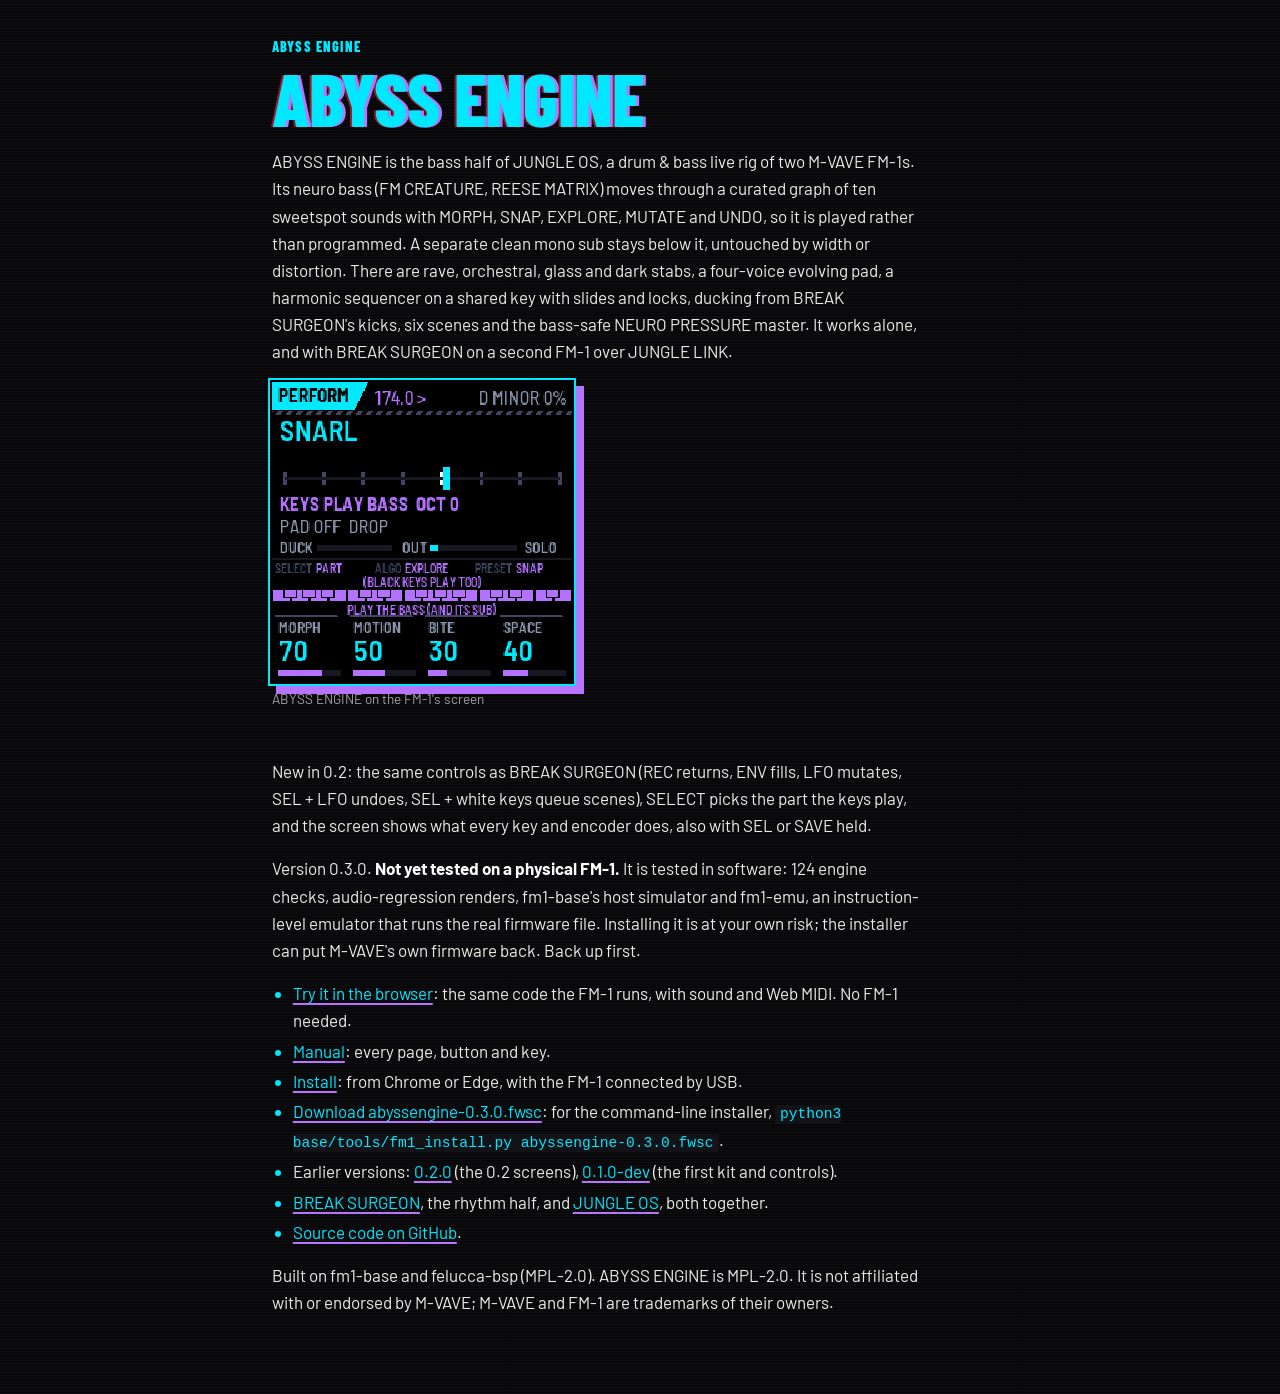
==== release/site/abyss-engine/index.html @ 238f5243 "JUNGLE OS 0.3.0: the drum & bass look, and text that always fits its box Screens (both firmwares): e" ====
<!doctype html>
<html data-fw="ab" lang="en">
<head>
<meta charset="utf-8">
<meta name="viewport" content="width=device-width, initial-scale=1">
<title>ABYSS ENGINE · neuro bass, clean sub, stabs and cinematic pads</title>
<meta name="description" content="ABYSS ENGINE, neuro bass, clean sub, stabs and cinematic pads for ABYSS ENGINE, a firmware for the M-VAVE FM-1.">
<style>
/* paper and ink: warm white paper, ink-blue type, vermilion for what is played, mustard for asides; a shade of the
   paper for code and callouts (CTL-1's; a firmware may restyle its site) */
:root {
  --paper: #fbf8f1; --sheet: #efe9dc; --rule: #ddd4c2; --ink: #1e2b5a; --muted: #5d6585;
  --hot: #e5482e; --hot-t: #f8d3c9; --cool: #d9a21b; --cool-t: #f5e4b8;
  --hot-ink: #c23a22;                                 /* the vermilion as text: 4.5:1 on the paper */
  color-scheme: light;
}
body {
  background: var(--paper); color: var(--ink); margin: 0;
  font: 400 17px/1.6 "Helvetica Neue", Helvetica, Arial, sans-serif;
  padding-inline: 16px; padding-block: 32px 64px;
}
main { max-width: 46rem; margin: 0 auto; }
.page > .site { max-width: 46rem; margin-inline: auto; }
main:focus { outline: none; }
h1, h2, h3 { font-family: inherit; text-wrap: balance; line-height: 1.2; }
h1 { font-size: 2.2rem; font-weight: 700; margin: 0 0 .4rem; letter-spacing: .02em; }
h2 { font-size: 1.3rem; font-weight: 700; margin: 3rem 0 .8rem; padding-top: .8rem; border-top: 2px solid var(--ink); }
h2 .num { color: var(--hot); margin-right: .5em; font-variant-numeric: tabular-nums; }
h3 { font-size: 1.1rem; font-weight: 700; margin: 2rem 0 .5rem; }
p, li { max-width: 65ch; }
p { margin: 0 0 1rem; }
ul, ol { padding-left: 1.3rem; margin: 0 0 1rem; }
li { margin: .2rem 0; }
li::marker { color: var(--hot); }
strong { font-weight: 700; }
a { color: var(--ink); text-decoration-color: var(--hot); text-decoration-thickness: 2px; text-underline-offset: 3px; }
a:hover { background: var(--hot-t); }
:focus-visible { outline: 3px solid var(--hot-ink); outline-offset: 2px; }
.skip { position: absolute; left: 16px; top: -100px; background: var(--ink); color: var(--paper); padding: 8px 14px; border-radius: 0 0 6px 6px; z-index: 1; }
.skip:focus { top: 0; }
code, pre { font-family: ui-monospace, Menlo, Consolas, monospace; font-size: .86em; }
code { background: var(--sheet); padding: .08em .35em; border-radius: 3px; }
pre { background: var(--sheet); border-radius: 6px; padding: 14px 16px; overflow-x: auto; line-height: 1.45; margin: 0 0 1.2rem; }
pre code { background: none; padding: 0; font-size: inherit; }
hr { display: none; }
.table { overflow-x: auto; margin: 0 0 1.3rem; }
table { border-collapse: collapse; width: 100%; font-size: .95rem; font-variant-numeric: tabular-nums; }
th, td { text-align: left; vertical-align: top; padding: .45rem .7rem .45rem 0; border-bottom: 1px solid var(--rule); }
th { font-weight: 700; text-transform: uppercase; letter-spacing: .06em; font-size: .78rem; color: var(--muted); border-bottom: 2px solid var(--ink); }
td:first-child { white-space: nowrap; }
.lede { margin-bottom: 1.6rem; }
.status { background: var(--sheet); border-radius: 6px; padding: 12px 16px; }
.status p { margin: 0; }
.site { display: flex; flex-wrap: wrap; align-items: baseline; gap: .3rem 1.2rem; margin: 0 0 1.6rem; padding-bottom: .5rem; border-bottom: 2px solid var(--ink); }
.site .home { font-size: 1.1rem; font-weight: 700; letter-spacing: .04em; color: var(--ink); text-decoration: none; }
.site .home:hover { color: var(--hot-ink); background: none; }
.site nav { margin-left: auto; display: flex; flex-wrap: wrap; gap: .2rem 1rem; font-size: .92rem; }
.site nav a { color: var(--ink); text-underline-offset: 3px; }
.site nav a[aria-current] { text-decoration: none; color: var(--hot-ink); }
a.home { color: inherit; text-decoration: none; }
a.home:hover { background: none; color: var(--hot-ink); }
main > a.home { display: inline-block; font-size: .9rem; letter-spacing: .08em; text-transform: uppercase; color: var(--muted); margin: 0 0 .4rem; }
.callout { border-left: 4px solid var(--cool); background: var(--cool-t); padding: 10px 16px; margin: 0 0 1.2rem; max-width: 65ch; border-radius: 0 6px 6px 0; }
.callout p { margin: 0; }
details { background: var(--sheet); border-radius: 6px; padding: 0 16px; margin: 0 0 1.2rem; }
details > summary { cursor: pointer; padding: 10px 0; }
details[open] > summary { margin-bottom: .4rem; }
details > :last-child { margin-bottom: 1rem; }
.swatch { display: inline-block; width: .7em; height: .7em; margin-right: .4em; vertical-align: .02em; }
nav.contents ol { columns: 2 14rem; column-gap: 2rem; padding-left: 1.3rem; }
.figs { display: flex; flex-wrap: wrap; gap: 20px; margin: .4rem 0 1.6rem; }
figure { margin: 0; flex: 0 1 auto; }
figure img { display: block; max-width: 100%; height: auto; }
figure.shot img { width: 300px; image-rendering: pixelated; border-radius: 4px; box-shadow: 0 0 0 1px var(--rule); }
figure.wide { flex-basis: 100%; }
figure.wide img { width: 100%; }
figcaption { color: var(--muted); font-size: .88rem; margin-top: .4rem; max-width: 300px; }
figure.wide figcaption { max-width: none; }
nav.contents li { break-inside: avoid; }
@media (prefers-reduced-motion: no-preference) { html { scroll-behavior: smooth; } }
</style>
<link rel="stylesheet" href="../dnb.css">
</head>
<body>
<a class="skip" href="#content">Skip to content</a>
<div class="page">
<main id="content" tabindex="-1">
<a class="home" href="../">ABYSS ENGINE</a>
<h1>ABYSS ENGINE</h1>
<p>ABYSS ENGINE is the bass half of JUNGLE OS, a drum &amp; bass live rig of two M-VAVE FM-1s. Its neuro bass (FM CREATURE, REESE MATRIX) moves through a curated graph of ten sweetspot sounds with MORPH, SNAP, EXPLORE, MUTATE and UNDO, so it is played rather than programmed. A separate clean mono sub stays below it, untouched by width or distortion. There are rave, orchestral, glass and dark stabs, a four-voice evolving pad, a harmonic sequencer on a shared key with slides and locks, ducking from BREAK SURGEON's kicks, six scenes and the bass-safe NEURO PRESSURE master. It works alone, and with BREAK SURGEON on a second FM-1 over JUNGLE LINK.</p>
<div class="figs"><figure class="shot"><img src="img/home.png" alt="ABYSS ENGINE&#x27;s PERFORM page: the bass node SNARL on the sweetspot path" loading="lazy"><figcaption>ABYSS ENGINE on the FM-1's screen</figcaption></figure></div>
<p>New in 0.2: the same controls as BREAK SURGEON (REC returns, ENV fills, LFO mutates, SEL + LFO undoes, SEL + white keys queue scenes), SELECT picks the part the keys play, and the screen shows what every key and encoder does, also with SEL or SAVE held.</p>
<p>Version 0.3.0. <strong>Not yet tested on a physical FM-1.</strong> It is tested in software: 124 engine checks, audio-regression renders, fm1-base's host simulator and fm1-emu, an instruction-level emulator that runs the real firmware file. Installing it is at your own risk; the installer can put M-VAVE's own firmware back. Back up first.</p>
<ul><li><a href="emu/">Try it in the browser</a>: the same code the FM-1 runs, with sound and Web MIDI. No FM-1 needed.</li><li><a href="manual/">Manual</a>: every page, button and key.</li><li><a href="install/">Install</a>: from Chrome or Edge, with the FM-1 connected by USB.</li><li><a href="firmware/abyssengine-0.3.0.fwsc">Download abyssengine-0.3.0.fwsc</a>: for the command-line installer, <code>python3 base/tools/fm1_install.py abyssengine-0.3.0.fwsc</code>.</li><li>Earlier versions: <a href="firmware/abyssengine-0.2.0.fwsc">0.2.0</a> (the 0.2 screens), <a href="firmware/abyssengine-0.1.0-dev.fwsc">0.1.0-dev</a> (the first kit and controls).</li><li><a href="../break-surgeon/">BREAK SURGEON</a>, the rhythm half, and <a href="../">JUNGLE OS</a>, both together.</li><li><a href="https://github.com/RahelPuest/jungle-os-fm1">Source code on GitHub</a>.</li></ul>
<p>Built on fm1-base and felucca-bsp (MPL-2.0). ABYSS ENGINE is MPL-2.0. It is not affiliated with or endorsed by M-VAVE; M-VAVE and FM-1 are trademarks of their owners.</p>
</main>
</div>
</body>
</html>
---- release/site/dnb.css ----
/* SPDX-License-Identifier: MPL-2.0 */
/* JUNGLE OS's look on top of fm1-base's pages (the front pages, the manuals, the installer, the emulator):
   near-black, one loud hue per instrument as on the FM-1's screen (BREAK SURGEON acid lime over hazard yellow,
   ABYSS ENGINE abyss cyan over neuro violet), hazard stripes, big condensed capitals. tools/make_site.sh links it
   into every page and sets <html data-fw="bs" | "ab" | "os">. The pages' own colours are CSS variables: this
   sets them (with !important, as the pages set theirs again for light and dark). */
@import url("https://fonts.googleapis.com/css2?family=Barlow+Condensed:wght@600;800&family=Barlow:wght@400;600&display=swap");

:root {
  --jo-bg: #08080a; --jo-surface: #131317; --jo-rule: #2b2b31; --jo-text: #ecece6; --jo-muted: #a0a0a8;
  --jo-acc: #d2ff00; --jo-acc2: #ffcc00; --jo-on-acc: #000;
  color-scheme: dark;
}
:root[data-fw="ab"] { --jo-acc: #00e8ff; --jo-acc2: #b874ff; }
:root[data-fw="os"] { --jo-acc: #d2ff00; --jo-acc2: #00e8ff; }

/* fm1-base's page variables: the manual and front pages, the installer, the emulator */
:root, :root[data-theme], :root:not([data-theme="light"]) {
  --paper: var(--jo-bg) !important; --sheet: var(--jo-surface) !important; --rule: var(--jo-rule) !important;
  --ink: var(--jo-text) !important; --muted: var(--jo-muted) !important;
  --hot: var(--jo-acc) !important; --hot-ink: var(--jo-acc) !important; --cool: var(--jo-acc2) !important;
  --hot-t: color-mix(in srgb, var(--jo-acc) 16%, transparent) !important;
  --cool-t: color-mix(in srgb, var(--jo-acc2) 12%, transparent) !important;
  --bg: var(--jo-bg) !important; --fg: var(--jo-text) !important; --dim: var(--jo-muted) !important;
  --accent: var(--jo-acc) !important; --on-accent: var(--jo-on-acc) !important; --bad: #ff2846 !important;
  --ground: var(--jo-bg) !important; --card: var(--jo-surface) !important; --teal: var(--jo-acc2) !important;
  --focus: var(--jo-acc2) !important;
}

html { background: var(--jo-bg); }
body {
  background-color: var(--jo-bg) !important;
  /* faint scanlines, like a CRT in a dark room */
  background-image: repeating-linear-gradient(0deg, rgba(255, 255, 255, .022) 0 1px, transparent 1px 3px) !important;
  color: var(--jo-text) !important;
  font-family: "Barlow", "Helvetica Neue", Arial, sans-serif !important;
}

/* the bar at the top, over hazard tape */
header.site, .site {
  border-bottom: 0 !important; position: relative; padding-bottom: 14px !important;
}
header.site::after, .site::after {
  content: ""; position: absolute; left: 0; right: 0; bottom: 0; height: 8px;
  background: repeating-linear-gradient(-45deg, var(--jo-acc) 0 10px, transparent 10px 20px);
}
.site .home, a.home {
  font-family: "Barlow Condensed", "Arial Narrow", sans-serif; font-weight: 800; text-transform: uppercase;
  letter-spacing: .06em; color: var(--jo-acc) !important;
}
.site nav a { font-family: "Barlow Condensed", sans-serif; font-weight: 600; text-transform: uppercase; letter-spacing: .08em; }

h1, h2, h3, th {
  font-family: "Barlow Condensed", "Arial Narrow", Impact, sans-serif !important; text-transform: uppercase;
}
h1 {
  font-weight: 800 !important; font-size: clamp(2.6rem, 9vw, 4.6rem) !important; line-height: .92 !important;
  letter-spacing: -.005em !important; color: var(--jo-acc);
  text-shadow: 3px 0 0 var(--jo-acc2), -2px 0 0 rgba(255, 40, 70, .55); /* the offset print of a rave flyer */
  margin-bottom: 1rem !important;
}
h2 {
  font-weight: 800 !important; font-size: 1.7rem !important; letter-spacing: .02em;
  border-top: 0 !important; padding: .2rem 0 .2rem .7rem !important; border-left: 8px solid var(--jo-acc);
  background: linear-gradient(90deg, color-mix(in srgb, var(--jo-acc) 14%, transparent), transparent 70%);
}
h2 .num { color: var(--jo-acc2) !important; }
h3 { font-weight: 600 !important; letter-spacing: .04em; color: var(--jo-acc2); }

a { color: var(--jo-acc) !important; text-decoration-color: var(--jo-acc2) !important; }
a:hover { background: var(--jo-acc) !important; color: var(--jo-on-acc) !important; }
strong { color: #fff; }
li::marker { color: var(--jo-acc) !important; }

code { background: var(--jo-surface) !important; color: var(--jo-acc); }
pre { background: var(--jo-surface) !important; border-left: 4px solid var(--jo-acc2); border-radius: 0 !important; }

th { color: var(--jo-on-acc) !important; background: var(--jo-acc); border-bottom: 0 !important; padding-left: .5rem !important; font-weight: 800 !important; }
td { border-bottom-color: var(--jo-rule) !important; padding-left: .5rem !important; }
tbody tr:nth-child(even) td { background: rgba(255, 255, 255, .025); }

.callout, .status, details { background: var(--jo-surface) !important; border-radius: 0 !important; border-left: 4px solid var(--jo-acc2) !important; }

/* the screenshots: pixel-sharp, black-framed, a hard offset shadow in the second colour */
figure img, figure.shot img {
  image-rendering: pixelated; border-radius: 0 !important;
  box-shadow: 0 0 0 2px #000, 0 0 0 4px var(--jo-acc), 8px 8px 0 4px var(--jo-acc2) !important;
}
figure { margin-bottom: 1.4rem !important; }
figcaption { color: var(--jo-muted) !important; font-size: .85rem; }

/* buttons (installer, emulator) */
button, .button, input[type="button"], input[type="submit"] {
  font-family: "Barlow Condensed", sans-serif !important; font-weight: 800 !important; text-transform: uppercase;
  letter-spacing: .06em; border-radius: 0 !important;
}

::selection { background: var(--jo-acc); color: #000; }
:focus-visible { outline: 3px solid var(--jo-acc2) !important; outline-offset: 2px; }

/* the emulator's panel: its lit buttons and keys in the instrument's colour, the switch as a hazard-lit block */
:root {
  --panel-lit: var(--jo-acc); --panel-lit-ink: #000;
  --panel-lit-white: var(--jo-acc); --panel-lit-black: var(--jo-acc2);
}
.start button { background: var(--jo-acc) !important; color: #000 !important; border-radius: 0 !important;
  font-family: "Barlow Condensed", sans-serif !important; font-weight: 800 !important; text-transform: uppercase;
  box-shadow: 6px 6px 0 var(--jo-acc2); }
.held .btnface, .held .keyface { stroke: var(--jo-acc2) !important; }
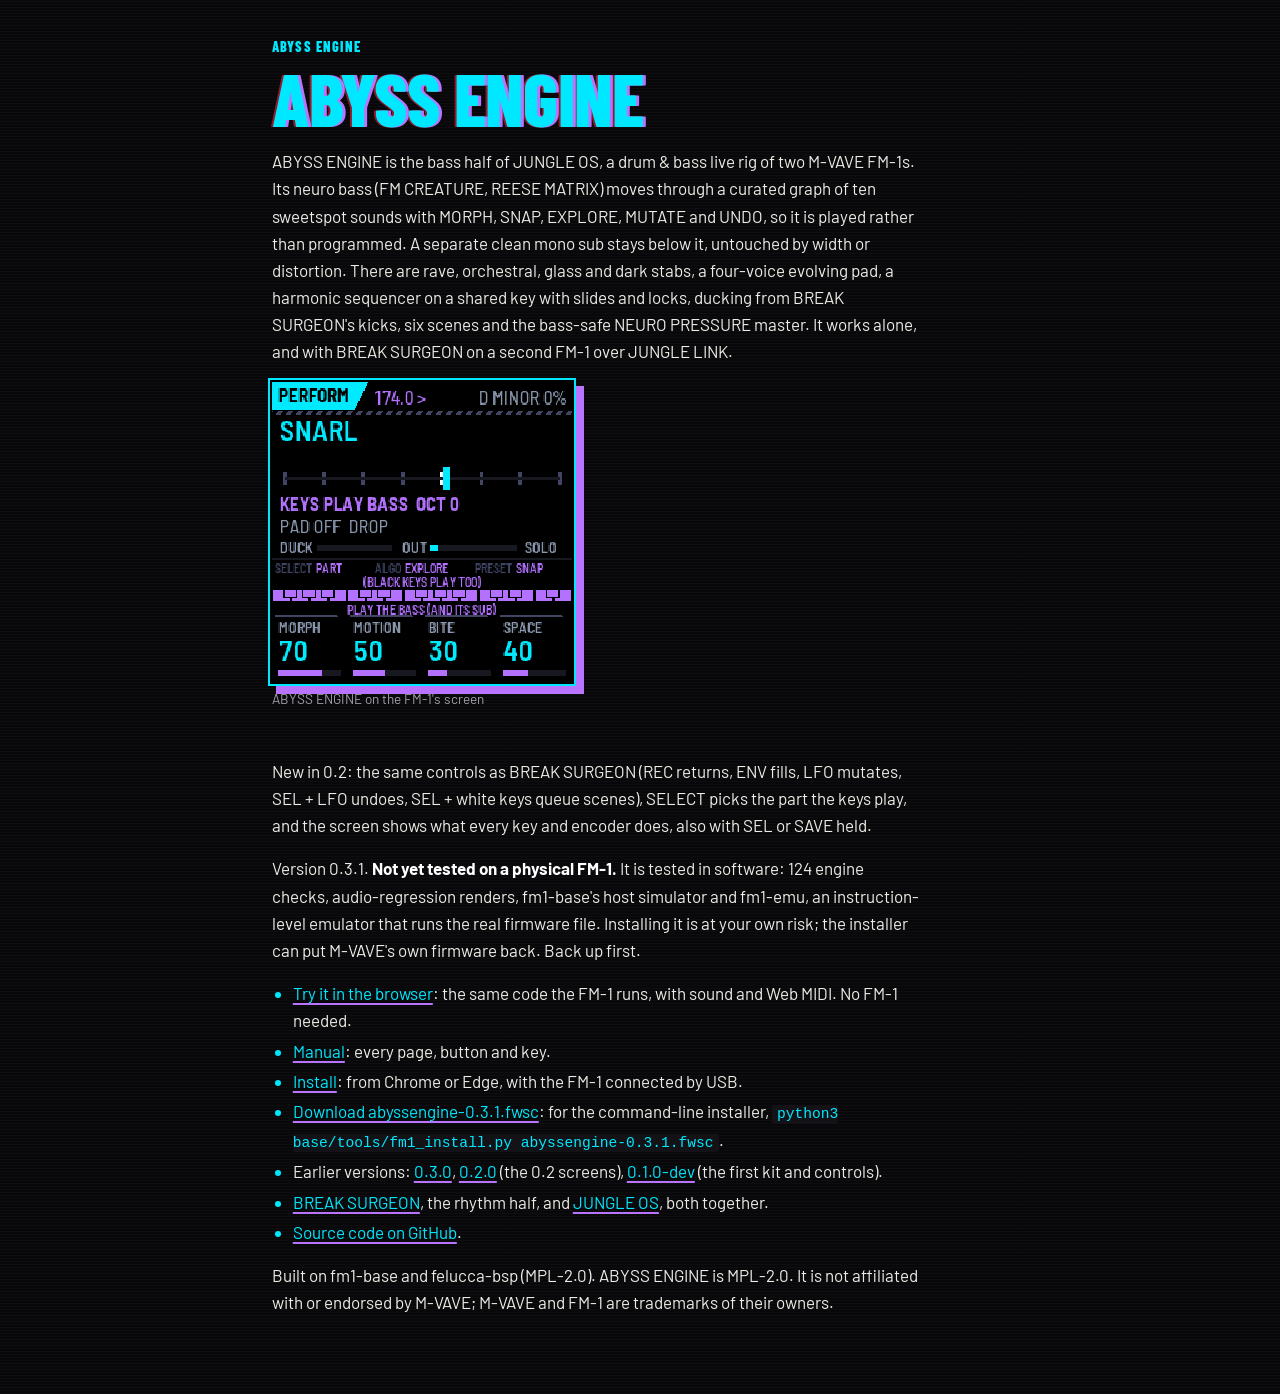
==== commit 13454271: "JUNGLE OS 0.3.1: Break Surgeon starts with the Amen pattern The built-in test break plays the Amen p" ====
--- a/release/site/abyss-engine/index.html
+++ b/release/site/abyss-engine/index.html
@@ -90,8 +90,8 @@
 <p>ABYSS ENGINE is the bass half of JUNGLE OS, a drum &amp; bass live rig of two M-VAVE FM-1s. Its neuro bass (FM CREATURE, REESE MATRIX) moves through a curated graph of ten sweetspot sounds with MORPH, SNAP, EXPLORE, MUTATE and UNDO, so it is played rather than programmed. A separate clean mono sub stays below it, untouched by width or distortion. There are rave, orchestral, glass and dark stabs, a four-voice evolving pad, a harmonic sequencer on a shared key with slides and locks, ducking from BREAK SURGEON's kicks, six scenes and the bass-safe NEURO PRESSURE master. It works alone, and with BREAK SURGEON on a second FM-1 over JUNGLE LINK.</p>
 <div class="figs"><figure class="shot"><img src="img/home.png" alt="ABYSS ENGINE&#x27;s PERFORM page: the bass node SNARL on the sweetspot path" loading="lazy"><figcaption>ABYSS ENGINE on the FM-1's screen</figcaption></figure></div>
 <p>New in 0.2: the same controls as BREAK SURGEON (REC returns, ENV fills, LFO mutates, SEL + LFO undoes, SEL + white keys queue scenes), SELECT picks the part the keys play, and the screen shows what every key and encoder does, also with SEL or SAVE held.</p>
-<p>Version 0.3.0. <strong>Not yet tested on a physical FM-1.</strong> It is tested in software: 124 engine checks, audio-regression renders, fm1-base's host simulator and fm1-emu, an instruction-level emulator that runs the real firmware file. Installing it is at your own risk; the installer can put M-VAVE's own firmware back. Back up first.</p>
-<ul><li><a href="emu/">Try it in the browser</a>: the same code the FM-1 runs, with sound and Web MIDI. No FM-1 needed.</li><li><a href="manual/">Manual</a>: every page, button and key.</li><li><a href="install/">Install</a>: from Chrome or Edge, with the FM-1 connected by USB.</li><li><a href="firmware/abyssengine-0.3.0.fwsc">Download abyssengine-0.3.0.fwsc</a>: for the command-line installer, <code>python3 base/tools/fm1_install.py abyssengine-0.3.0.fwsc</code>.</li><li>Earlier versions: <a href="firmware/abyssengine-0.2.0.fwsc">0.2.0</a> (the 0.2 screens), <a href="firmware/abyssengine-0.1.0-dev.fwsc">0.1.0-dev</a> (the first kit and controls).</li><li><a href="../break-surgeon/">BREAK SURGEON</a>, the rhythm half, and <a href="../">JUNGLE OS</a>, both together.</li><li><a href="https://github.com/RahelPuest/jungle-os-fm1">Source code on GitHub</a>.</li></ul>
+<p>Version 0.3.1. <strong>Not yet tested on a physical FM-1.</strong> It is tested in software: 124 engine checks, audio-regression renders, fm1-base's host simulator and fm1-emu, an instruction-level emulator that runs the real firmware file. Installing it is at your own risk; the installer can put M-VAVE's own firmware back. Back up first.</p>
+<ul><li><a href="emu/">Try it in the browser</a>: the same code the FM-1 runs, with sound and Web MIDI. No FM-1 needed.</li><li><a href="manual/">Manual</a>: every page, button and key.</li><li><a href="install/">Install</a>: from Chrome or Edge, with the FM-1 connected by USB.</li><li><a href="firmware/abyssengine-0.3.1.fwsc">Download abyssengine-0.3.1.fwsc</a>: for the command-line installer, <code>python3 base/tools/fm1_install.py abyssengine-0.3.1.fwsc</code>.</li><li>Earlier versions: <a href="firmware/abyssengine-0.3.0.fwsc">0.3.0</a>, <a href="firmware/abyssengine-0.2.0.fwsc">0.2.0</a> (the 0.2 screens), <a href="firmware/abyssengine-0.1.0-dev.fwsc">0.1.0-dev</a> (the first kit and controls).</li><li><a href="../break-surgeon/">BREAK SURGEON</a>, the rhythm half, and <a href="../">JUNGLE OS</a>, both together.</li><li><a href="https://github.com/RahelPuest/jungle-os-fm1">Source code on GitHub</a>.</li></ul>
 <p>Built on fm1-base and felucca-bsp (MPL-2.0). ABYSS ENGINE is MPL-2.0. It is not affiliated with or endorsed by M-VAVE; M-VAVE and FM-1 are trademarks of their owners.</p>
 </main>
 </div>
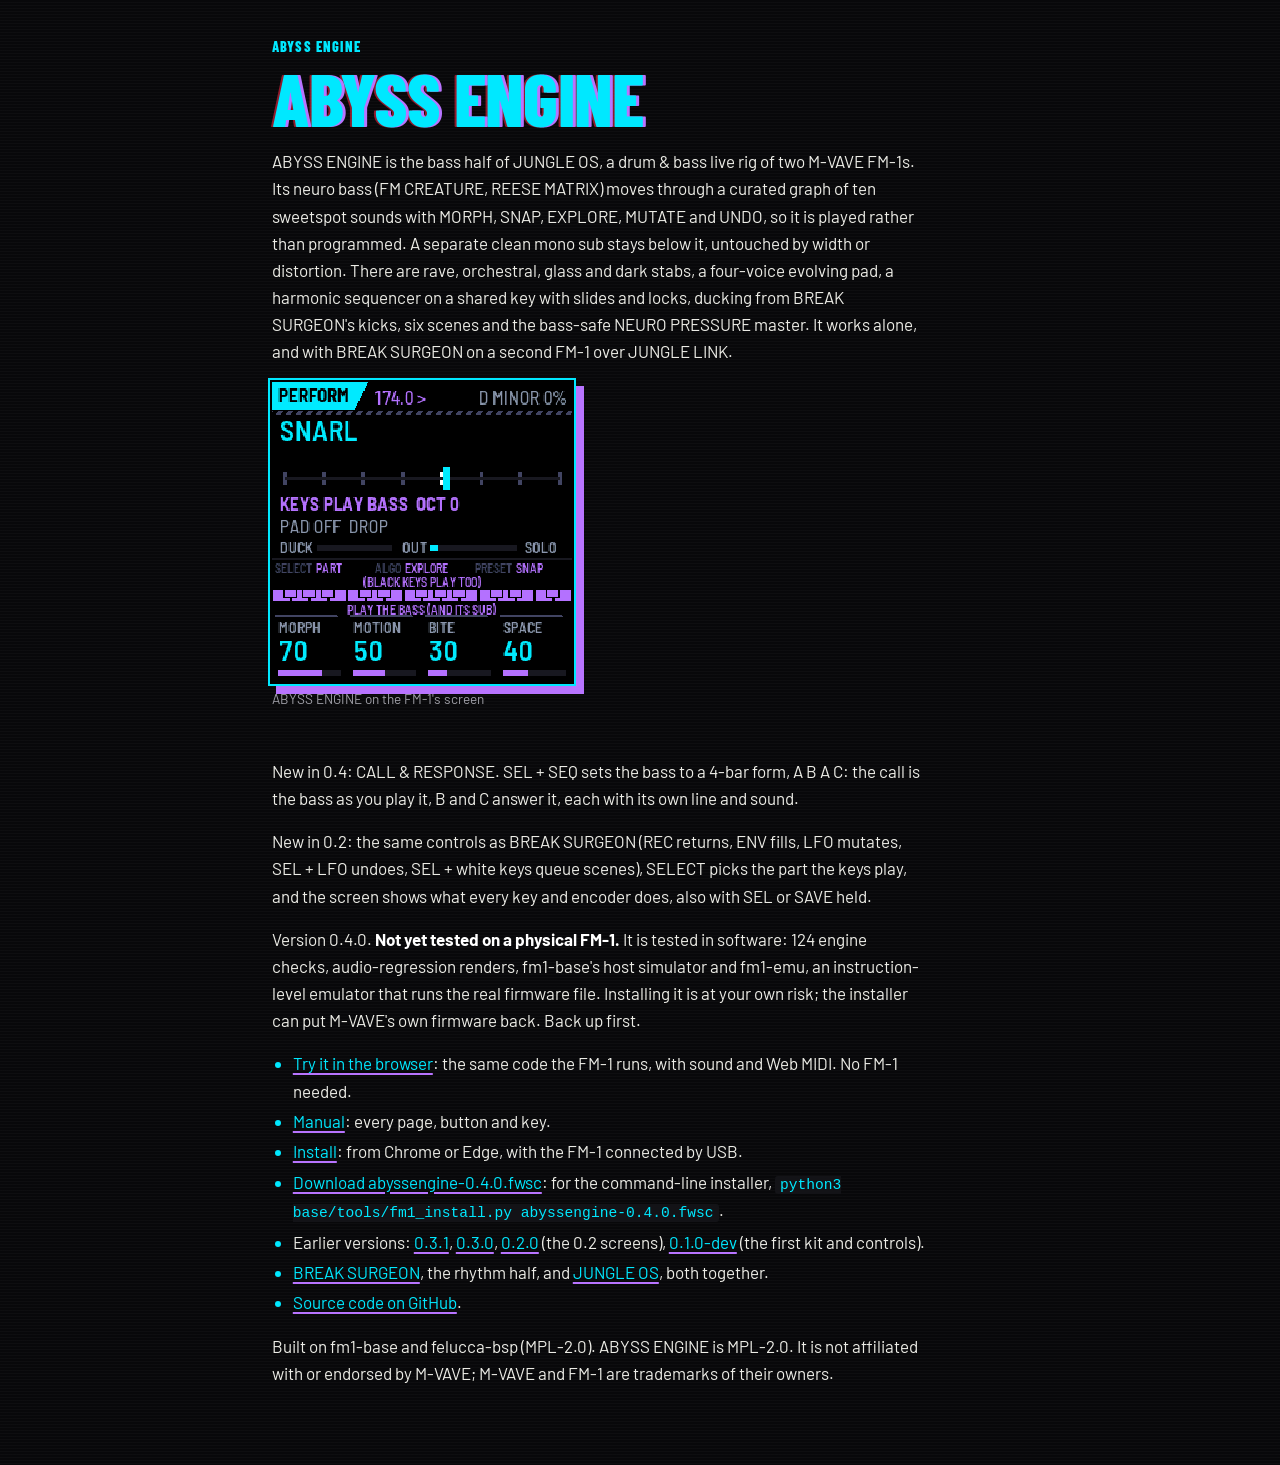
==== commit 40463852: "JUNGLE OS 0.4.0: call and response for Abyss, a groove library for Break Surgeon Abyss Engine: CALL " ====
--- a/release/site/abyss-engine/index.html
+++ b/release/site/abyss-engine/index.html
@@ -89,9 +89,10 @@
 <h1>ABYSS ENGINE</h1>
 <p>ABYSS ENGINE is the bass half of JUNGLE OS, a drum &amp; bass live rig of two M-VAVE FM-1s. Its neuro bass (FM CREATURE, REESE MATRIX) moves through a curated graph of ten sweetspot sounds with MORPH, SNAP, EXPLORE, MUTATE and UNDO, so it is played rather than programmed. A separate clean mono sub stays below it, untouched by width or distortion. There are rave, orchestral, glass and dark stabs, a four-voice evolving pad, a harmonic sequencer on a shared key with slides and locks, ducking from BREAK SURGEON's kicks, six scenes and the bass-safe NEURO PRESSURE master. It works alone, and with BREAK SURGEON on a second FM-1 over JUNGLE LINK.</p>
 <div class="figs"><figure class="shot"><img src="img/home.png" alt="ABYSS ENGINE&#x27;s PERFORM page: the bass node SNARL on the sweetspot path" loading="lazy"><figcaption>ABYSS ENGINE on the FM-1's screen</figcaption></figure></div>
+<p>New in 0.4: CALL &amp; RESPONSE. SEL + SEQ sets the bass to a 4-bar form, A B A C: the call is the bass as you play it, B and C answer it, each with its own line and sound.</p>
 <p>New in 0.2: the same controls as BREAK SURGEON (REC returns, ENV fills, LFO mutates, SEL + LFO undoes, SEL + white keys queue scenes), SELECT picks the part the keys play, and the screen shows what every key and encoder does, also with SEL or SAVE held.</p>
-<p>Version 0.3.1. <strong>Not yet tested on a physical FM-1.</strong> It is tested in software: 124 engine checks, audio-regression renders, fm1-base's host simulator and fm1-emu, an instruction-level emulator that runs the real firmware file. Installing it is at your own risk; the installer can put M-VAVE's own firmware back. Back up first.</p>
-<ul><li><a href="emu/">Try it in the browser</a>: the same code the FM-1 runs, with sound and Web MIDI. No FM-1 needed.</li><li><a href="manual/">Manual</a>: every page, button and key.</li><li><a href="install/">Install</a>: from Chrome or Edge, with the FM-1 connected by USB.</li><li><a href="firmware/abyssengine-0.3.1.fwsc">Download abyssengine-0.3.1.fwsc</a>: for the command-line installer, <code>python3 base/tools/fm1_install.py abyssengine-0.3.1.fwsc</code>.</li><li>Earlier versions: <a href="firmware/abyssengine-0.3.0.fwsc">0.3.0</a>, <a href="firmware/abyssengine-0.2.0.fwsc">0.2.0</a> (the 0.2 screens), <a href="firmware/abyssengine-0.1.0-dev.fwsc">0.1.0-dev</a> (the first kit and controls).</li><li><a href="../break-surgeon/">BREAK SURGEON</a>, the rhythm half, and <a href="../">JUNGLE OS</a>, both together.</li><li><a href="https://github.com/RahelPuest/jungle-os-fm1">Source code on GitHub</a>.</li></ul>
+<p>Version 0.4.0. <strong>Not yet tested on a physical FM-1.</strong> It is tested in software: 124 engine checks, audio-regression renders, fm1-base's host simulator and fm1-emu, an instruction-level emulator that runs the real firmware file. Installing it is at your own risk; the installer can put M-VAVE's own firmware back. Back up first.</p>
+<ul><li><a href="emu/">Try it in the browser</a>: the same code the FM-1 runs, with sound and Web MIDI. No FM-1 needed.</li><li><a href="manual/">Manual</a>: every page, button and key.</li><li><a href="install/">Install</a>: from Chrome or Edge, with the FM-1 connected by USB.</li><li><a href="firmware/abyssengine-0.4.0.fwsc">Download abyssengine-0.4.0.fwsc</a>: for the command-line installer, <code>python3 base/tools/fm1_install.py abyssengine-0.4.0.fwsc</code>.</li><li>Earlier versions: <a href="firmware/abyssengine-0.3.1.fwsc">0.3.1</a>, <a href="firmware/abyssengine-0.3.0.fwsc">0.3.0</a>, <a href="firmware/abyssengine-0.2.0.fwsc">0.2.0</a> (the 0.2 screens), <a href="firmware/abyssengine-0.1.0-dev.fwsc">0.1.0-dev</a> (the first kit and controls).</li><li><a href="../break-surgeon/">BREAK SURGEON</a>, the rhythm half, and <a href="../">JUNGLE OS</a>, both together.</li><li><a href="https://github.com/RahelPuest/jungle-os-fm1">Source code on GitHub</a>.</li></ul>
 <p>Built on fm1-base and felucca-bsp (MPL-2.0). ABYSS ENGINE is MPL-2.0. It is not affiliated with or endorsed by M-VAVE; M-VAVE and FM-1 are trademarks of their owners.</p>
 </main>
 </div>
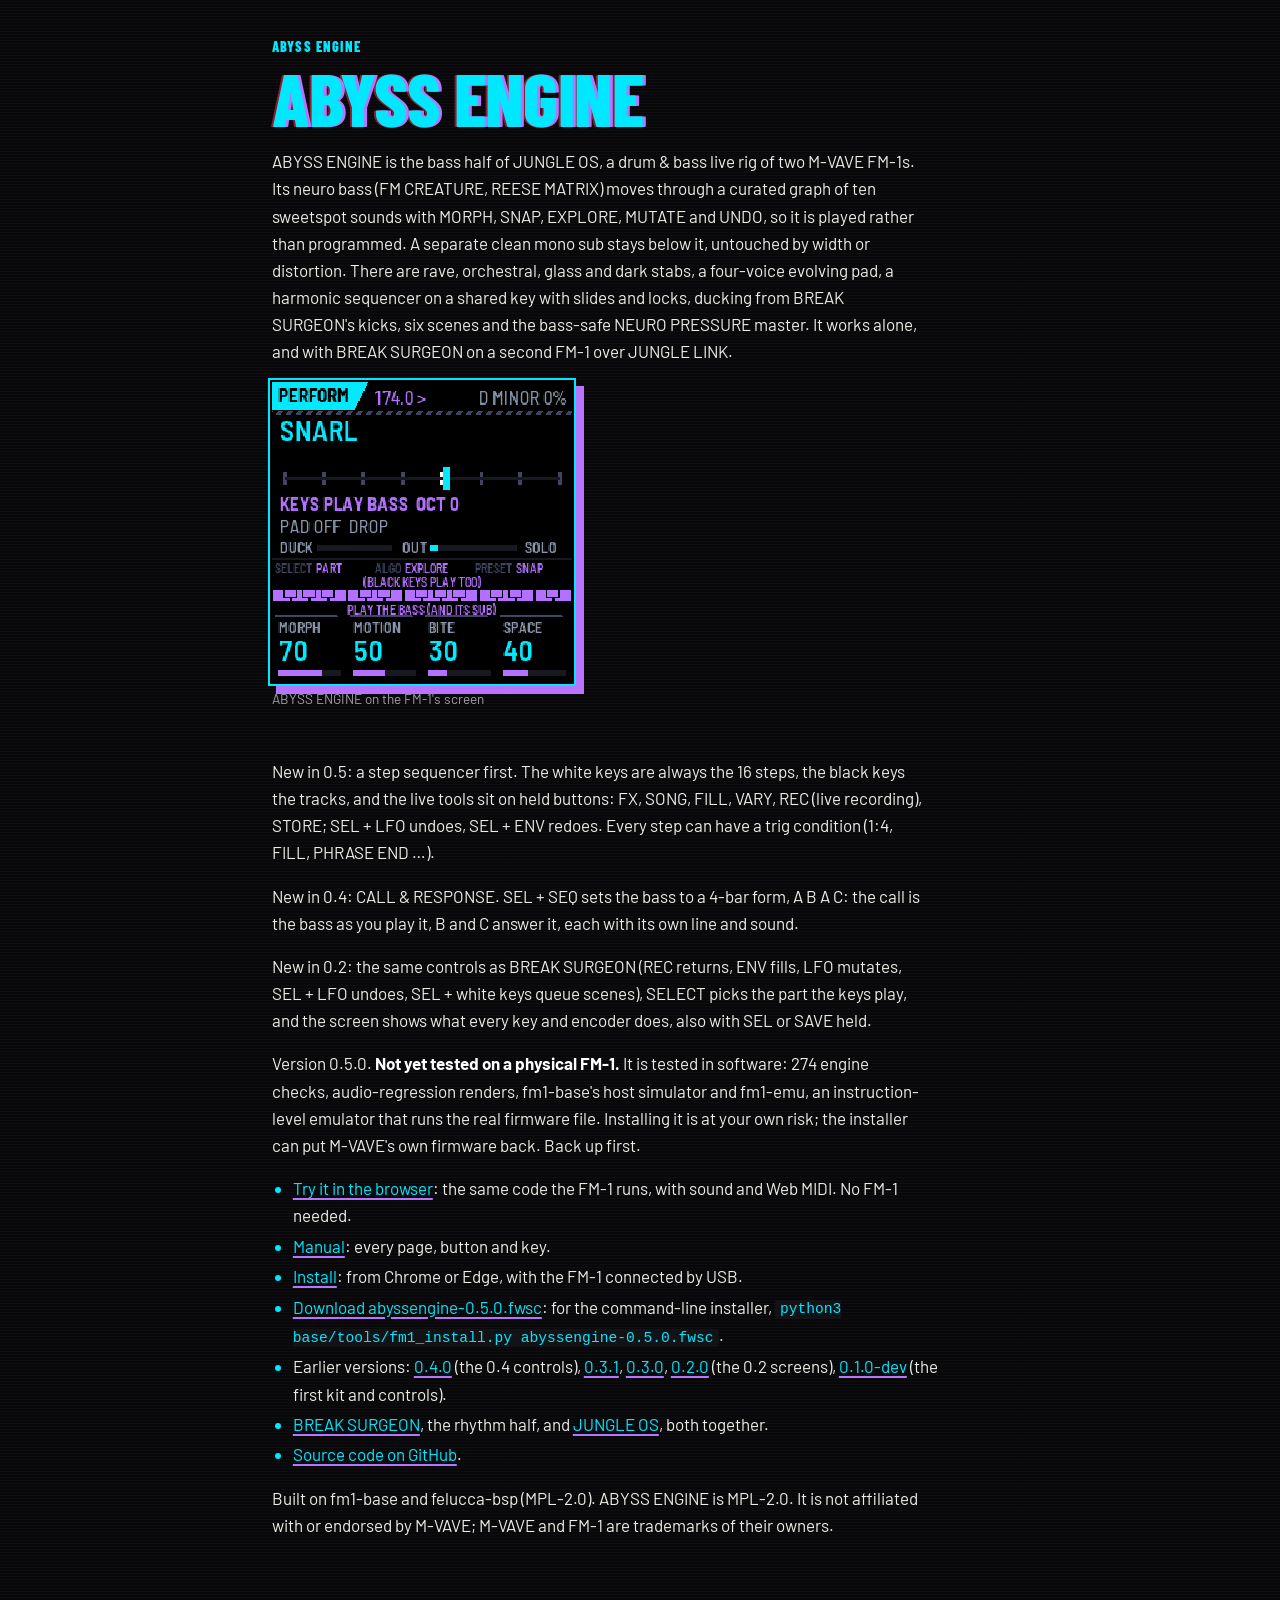
==== commit 21942f4c: "JUNGLE OS 0.5.0: sequencers first, live tools on held buttons Both firmwares: the white keys are alw" ====
--- a/release/site/abyss-engine/index.html
+++ b/release/site/abyss-engine/index.html
@@ -88,11 +88,12 @@
 <a class="home" href="../">ABYSS ENGINE</a>
 <h1>ABYSS ENGINE</h1>
 <p>ABYSS ENGINE is the bass half of JUNGLE OS, a drum &amp; bass live rig of two M-VAVE FM-1s. Its neuro bass (FM CREATURE, REESE MATRIX) moves through a curated graph of ten sweetspot sounds with MORPH, SNAP, EXPLORE, MUTATE and UNDO, so it is played rather than programmed. A separate clean mono sub stays below it, untouched by width or distortion. There are rave, orchestral, glass and dark stabs, a four-voice evolving pad, a harmonic sequencer on a shared key with slides and locks, ducking from BREAK SURGEON's kicks, six scenes and the bass-safe NEURO PRESSURE master. It works alone, and with BREAK SURGEON on a second FM-1 over JUNGLE LINK.</p>
-<div class="figs"><figure class="shot"><img src="img/home.png" alt="ABYSS ENGINE&#x27;s PERFORM page: the bass node SNARL on the sweetspot path" loading="lazy"><figcaption>ABYSS ENGINE on the FM-1's screen</figcaption></figure></div>
+<div class="figs"><figure class="shot"><img src="img/home.png" alt="ABYSS ENGINE&#x27;s main page: the bass line with its notes" loading="lazy"><figcaption>ABYSS ENGINE on the FM-1's screen</figcaption></figure></div>
+<p>New in 0.5: a step sequencer first. The white keys are always the 16 steps, the black keys the tracks, and the live tools sit on held buttons: FX, SONG, FILL, VARY, REC (live recording), STORE; SEL + LFO undoes, SEL + ENV redoes. Every step can have a trig condition (1:4, FILL, PHRASE END …).</p>
 <p>New in 0.4: CALL &amp; RESPONSE. SEL + SEQ sets the bass to a 4-bar form, A B A C: the call is the bass as you play it, B and C answer it, each with its own line and sound.</p>
 <p>New in 0.2: the same controls as BREAK SURGEON (REC returns, ENV fills, LFO mutates, SEL + LFO undoes, SEL + white keys queue scenes), SELECT picks the part the keys play, and the screen shows what every key and encoder does, also with SEL or SAVE held.</p>
-<p>Version 0.4.0. <strong>Not yet tested on a physical FM-1.</strong> It is tested in software: 124 engine checks, audio-regression renders, fm1-base's host simulator and fm1-emu, an instruction-level emulator that runs the real firmware file. Installing it is at your own risk; the installer can put M-VAVE's own firmware back. Back up first.</p>
-<ul><li><a href="emu/">Try it in the browser</a>: the same code the FM-1 runs, with sound and Web MIDI. No FM-1 needed.</li><li><a href="manual/">Manual</a>: every page, button and key.</li><li><a href="install/">Install</a>: from Chrome or Edge, with the FM-1 connected by USB.</li><li><a href="firmware/abyssengine-0.4.0.fwsc">Download abyssengine-0.4.0.fwsc</a>: for the command-line installer, <code>python3 base/tools/fm1_install.py abyssengine-0.4.0.fwsc</code>.</li><li>Earlier versions: <a href="firmware/abyssengine-0.3.1.fwsc">0.3.1</a>, <a href="firmware/abyssengine-0.3.0.fwsc">0.3.0</a>, <a href="firmware/abyssengine-0.2.0.fwsc">0.2.0</a> (the 0.2 screens), <a href="firmware/abyssengine-0.1.0-dev.fwsc">0.1.0-dev</a> (the first kit and controls).</li><li><a href="../break-surgeon/">BREAK SURGEON</a>, the rhythm half, and <a href="../">JUNGLE OS</a>, both together.</li><li><a href="https://github.com/RahelPuest/jungle-os-fm1">Source code on GitHub</a>.</li></ul>
+<p>Version 0.5.0. <strong>Not yet tested on a physical FM-1.</strong> It is tested in software: 274 engine checks, audio-regression renders, fm1-base's host simulator and fm1-emu, an instruction-level emulator that runs the real firmware file. Installing it is at your own risk; the installer can put M-VAVE's own firmware back. Back up first.</p>
+<ul><li><a href="emu/">Try it in the browser</a>: the same code the FM-1 runs, with sound and Web MIDI. No FM-1 needed.</li><li><a href="manual/">Manual</a>: every page, button and key.</li><li><a href="install/">Install</a>: from Chrome or Edge, with the FM-1 connected by USB.</li><li><a href="firmware/abyssengine-0.5.0.fwsc">Download abyssengine-0.5.0.fwsc</a>: for the command-line installer, <code>python3 base/tools/fm1_install.py abyssengine-0.5.0.fwsc</code>.</li><li>Earlier versions: <a href="firmware/abyssengine-0.4.0.fwsc">0.4.0</a> (the 0.4 controls), <a href="firmware/abyssengine-0.3.1.fwsc">0.3.1</a>, <a href="firmware/abyssengine-0.3.0.fwsc">0.3.0</a>, <a href="firmware/abyssengine-0.2.0.fwsc">0.2.0</a> (the 0.2 screens), <a href="firmware/abyssengine-0.1.0-dev.fwsc">0.1.0-dev</a> (the first kit and controls).</li><li><a href="../break-surgeon/">BREAK SURGEON</a>, the rhythm half, and <a href="../">JUNGLE OS</a>, both together.</li><li><a href="https://github.com/RahelPuest/jungle-os-fm1">Source code on GitHub</a>.</li></ul>
 <p>Built on fm1-base and felucca-bsp (MPL-2.0). ABYSS ENGINE is MPL-2.0. It is not affiliated with or endorsed by M-VAVE; M-VAVE and FM-1 are trademarks of their owners.</p>
 </main>
 </div>
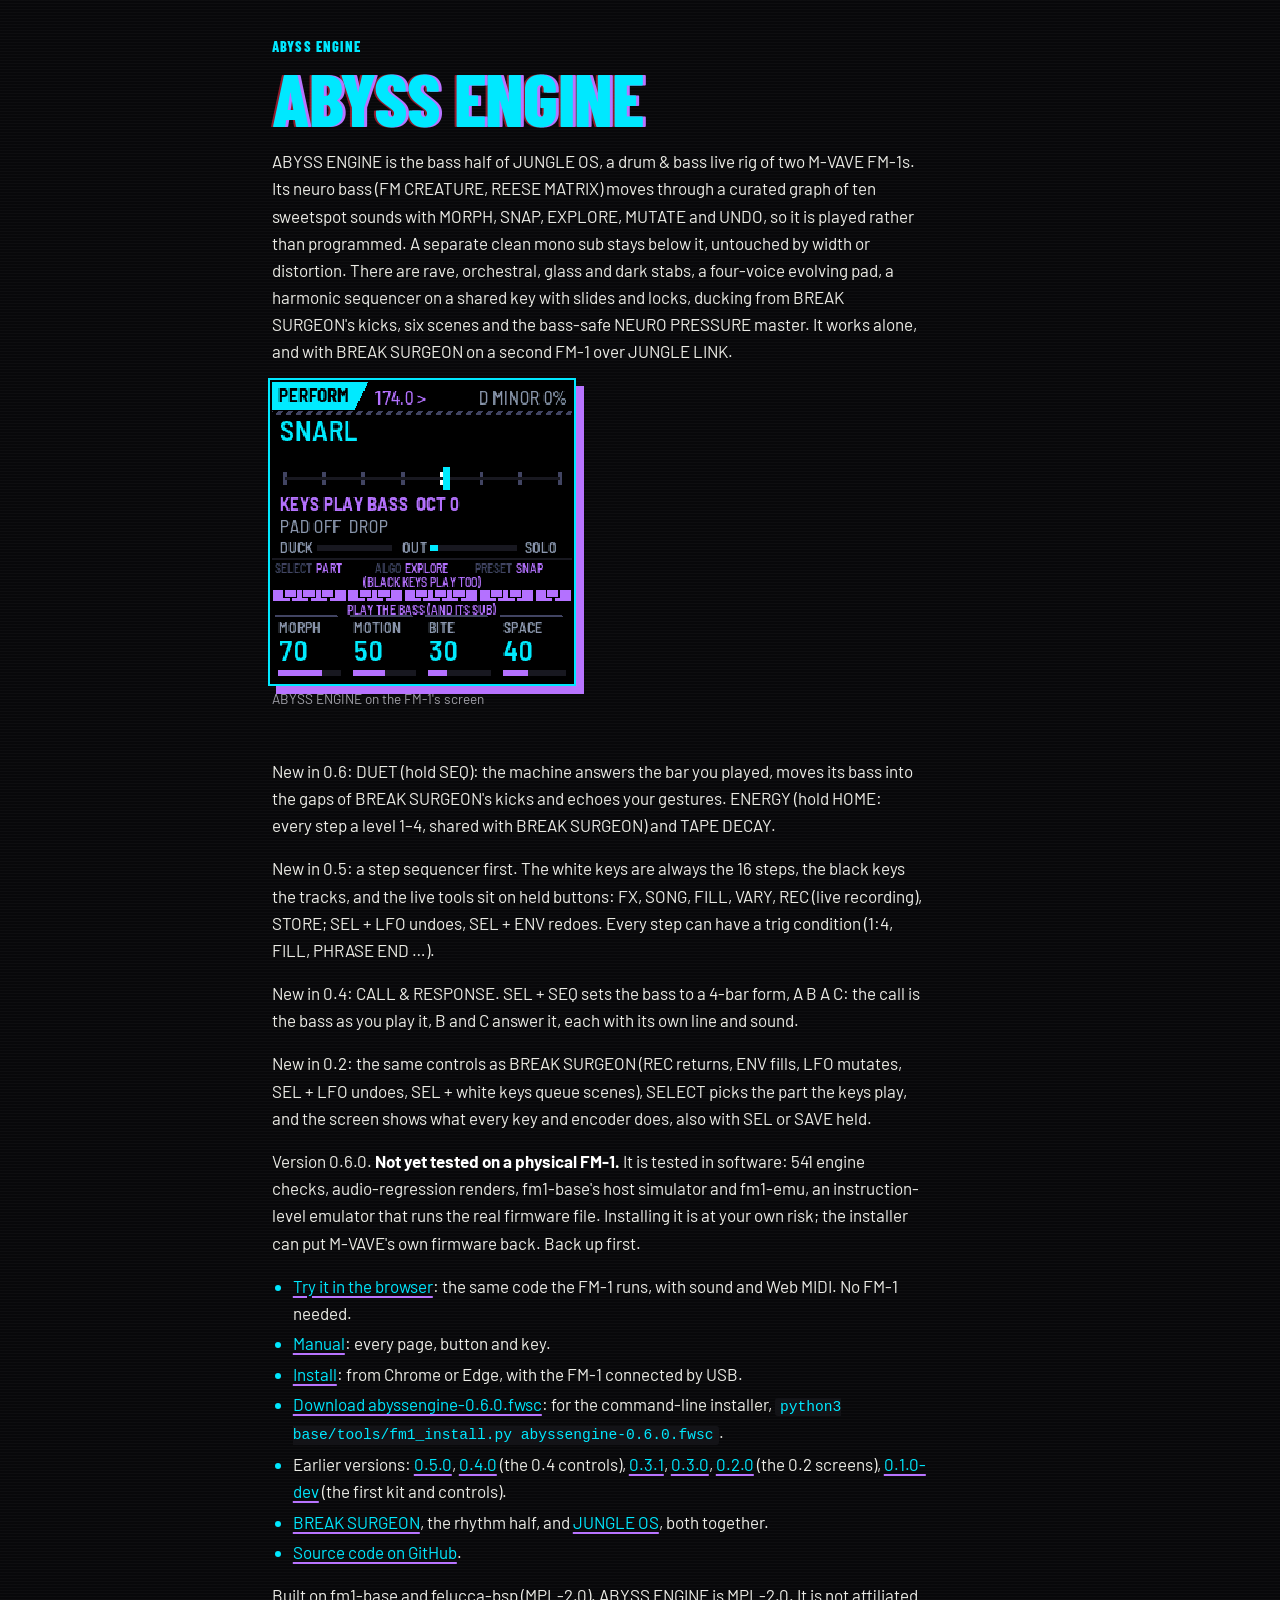
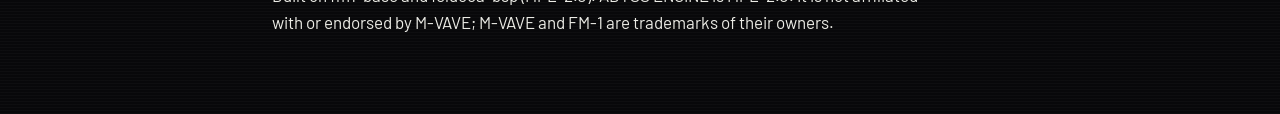
==== commit d402ea91: "JUNGLE OS 0.6.0: routes and DNA for Break Surgeon, duet for Abyss, a shared energy, tape decay Co-Au" ====
--- a/release/site/abyss-engine/index.html
+++ b/release/site/abyss-engine/index.html
@@ -89,11 +89,12 @@
 <h1>ABYSS ENGINE</h1>
 <p>ABYSS ENGINE is the bass half of JUNGLE OS, a drum &amp; bass live rig of two M-VAVE FM-1s. Its neuro bass (FM CREATURE, REESE MATRIX) moves through a curated graph of ten sweetspot sounds with MORPH, SNAP, EXPLORE, MUTATE and UNDO, so it is played rather than programmed. A separate clean mono sub stays below it, untouched by width or distortion. There are rave, orchestral, glass and dark stabs, a four-voice evolving pad, a harmonic sequencer on a shared key with slides and locks, ducking from BREAK SURGEON's kicks, six scenes and the bass-safe NEURO PRESSURE master. It works alone, and with BREAK SURGEON on a second FM-1 over JUNGLE LINK.</p>
 <div class="figs"><figure class="shot"><img src="img/home.png" alt="ABYSS ENGINE&#x27;s main page: the bass line with its notes" loading="lazy"><figcaption>ABYSS ENGINE on the FM-1's screen</figcaption></figure></div>
+<p>New in 0.6: DUET (hold SEQ): the machine answers the bar you played, moves its bass into the gaps of BREAK SURGEON's kicks and echoes your gestures. ENERGY (hold HOME: every step a level 1–4, shared with BREAK SURGEON) and TAPE DECAY.</p>
 <p>New in 0.5: a step sequencer first. The white keys are always the 16 steps, the black keys the tracks, and the live tools sit on held buttons: FX, SONG, FILL, VARY, REC (live recording), STORE; SEL + LFO undoes, SEL + ENV redoes. Every step can have a trig condition (1:4, FILL, PHRASE END …).</p>
 <p>New in 0.4: CALL &amp; RESPONSE. SEL + SEQ sets the bass to a 4-bar form, A B A C: the call is the bass as you play it, B and C answer it, each with its own line and sound.</p>
 <p>New in 0.2: the same controls as BREAK SURGEON (REC returns, ENV fills, LFO mutates, SEL + LFO undoes, SEL + white keys queue scenes), SELECT picks the part the keys play, and the screen shows what every key and encoder does, also with SEL or SAVE held.</p>
-<p>Version 0.5.0. <strong>Not yet tested on a physical FM-1.</strong> It is tested in software: 274 engine checks, audio-regression renders, fm1-base's host simulator and fm1-emu, an instruction-level emulator that runs the real firmware file. Installing it is at your own risk; the installer can put M-VAVE's own firmware back. Back up first.</p>
-<ul><li><a href="emu/">Try it in the browser</a>: the same code the FM-1 runs, with sound and Web MIDI. No FM-1 needed.</li><li><a href="manual/">Manual</a>: every page, button and key.</li><li><a href="install/">Install</a>: from Chrome or Edge, with the FM-1 connected by USB.</li><li><a href="firmware/abyssengine-0.5.0.fwsc">Download abyssengine-0.5.0.fwsc</a>: for the command-line installer, <code>python3 base/tools/fm1_install.py abyssengine-0.5.0.fwsc</code>.</li><li>Earlier versions: <a href="firmware/abyssengine-0.4.0.fwsc">0.4.0</a> (the 0.4 controls), <a href="firmware/abyssengine-0.3.1.fwsc">0.3.1</a>, <a href="firmware/abyssengine-0.3.0.fwsc">0.3.0</a>, <a href="firmware/abyssengine-0.2.0.fwsc">0.2.0</a> (the 0.2 screens), <a href="firmware/abyssengine-0.1.0-dev.fwsc">0.1.0-dev</a> (the first kit and controls).</li><li><a href="../break-surgeon/">BREAK SURGEON</a>, the rhythm half, and <a href="../">JUNGLE OS</a>, both together.</li><li><a href="https://github.com/RahelPuest/jungle-os-fm1">Source code on GitHub</a>.</li></ul>
+<p>Version 0.6.0. <strong>Not yet tested on a physical FM-1.</strong> It is tested in software: 541 engine checks, audio-regression renders, fm1-base's host simulator and fm1-emu, an instruction-level emulator that runs the real firmware file. Installing it is at your own risk; the installer can put M-VAVE's own firmware back. Back up first.</p>
+<ul><li><a href="emu/">Try it in the browser</a>: the same code the FM-1 runs, with sound and Web MIDI. No FM-1 needed.</li><li><a href="manual/">Manual</a>: every page, button and key.</li><li><a href="install/">Install</a>: from Chrome or Edge, with the FM-1 connected by USB.</li><li><a href="firmware/abyssengine-0.6.0.fwsc">Download abyssengine-0.6.0.fwsc</a>: for the command-line installer, <code>python3 base/tools/fm1_install.py abyssengine-0.6.0.fwsc</code>.</li><li>Earlier versions: <a href="firmware/abyssengine-0.5.0.fwsc">0.5.0</a>, <a href="firmware/abyssengine-0.4.0.fwsc">0.4.0</a> (the 0.4 controls), <a href="firmware/abyssengine-0.3.1.fwsc">0.3.1</a>, <a href="firmware/abyssengine-0.3.0.fwsc">0.3.0</a>, <a href="firmware/abyssengine-0.2.0.fwsc">0.2.0</a> (the 0.2 screens), <a href="firmware/abyssengine-0.1.0-dev.fwsc">0.1.0-dev</a> (the first kit and controls).</li><li><a href="../break-surgeon/">BREAK SURGEON</a>, the rhythm half, and <a href="../">JUNGLE OS</a>, both together.</li><li><a href="https://github.com/RahelPuest/jungle-os-fm1">Source code on GitHub</a>.</li></ul>
 <p>Built on fm1-base and felucca-bsp (MPL-2.0). ABYSS ENGINE is MPL-2.0. It is not affiliated with or endorsed by M-VAVE; M-VAVE and FM-1 are trademarks of their owners.</p>
 </main>
 </div>
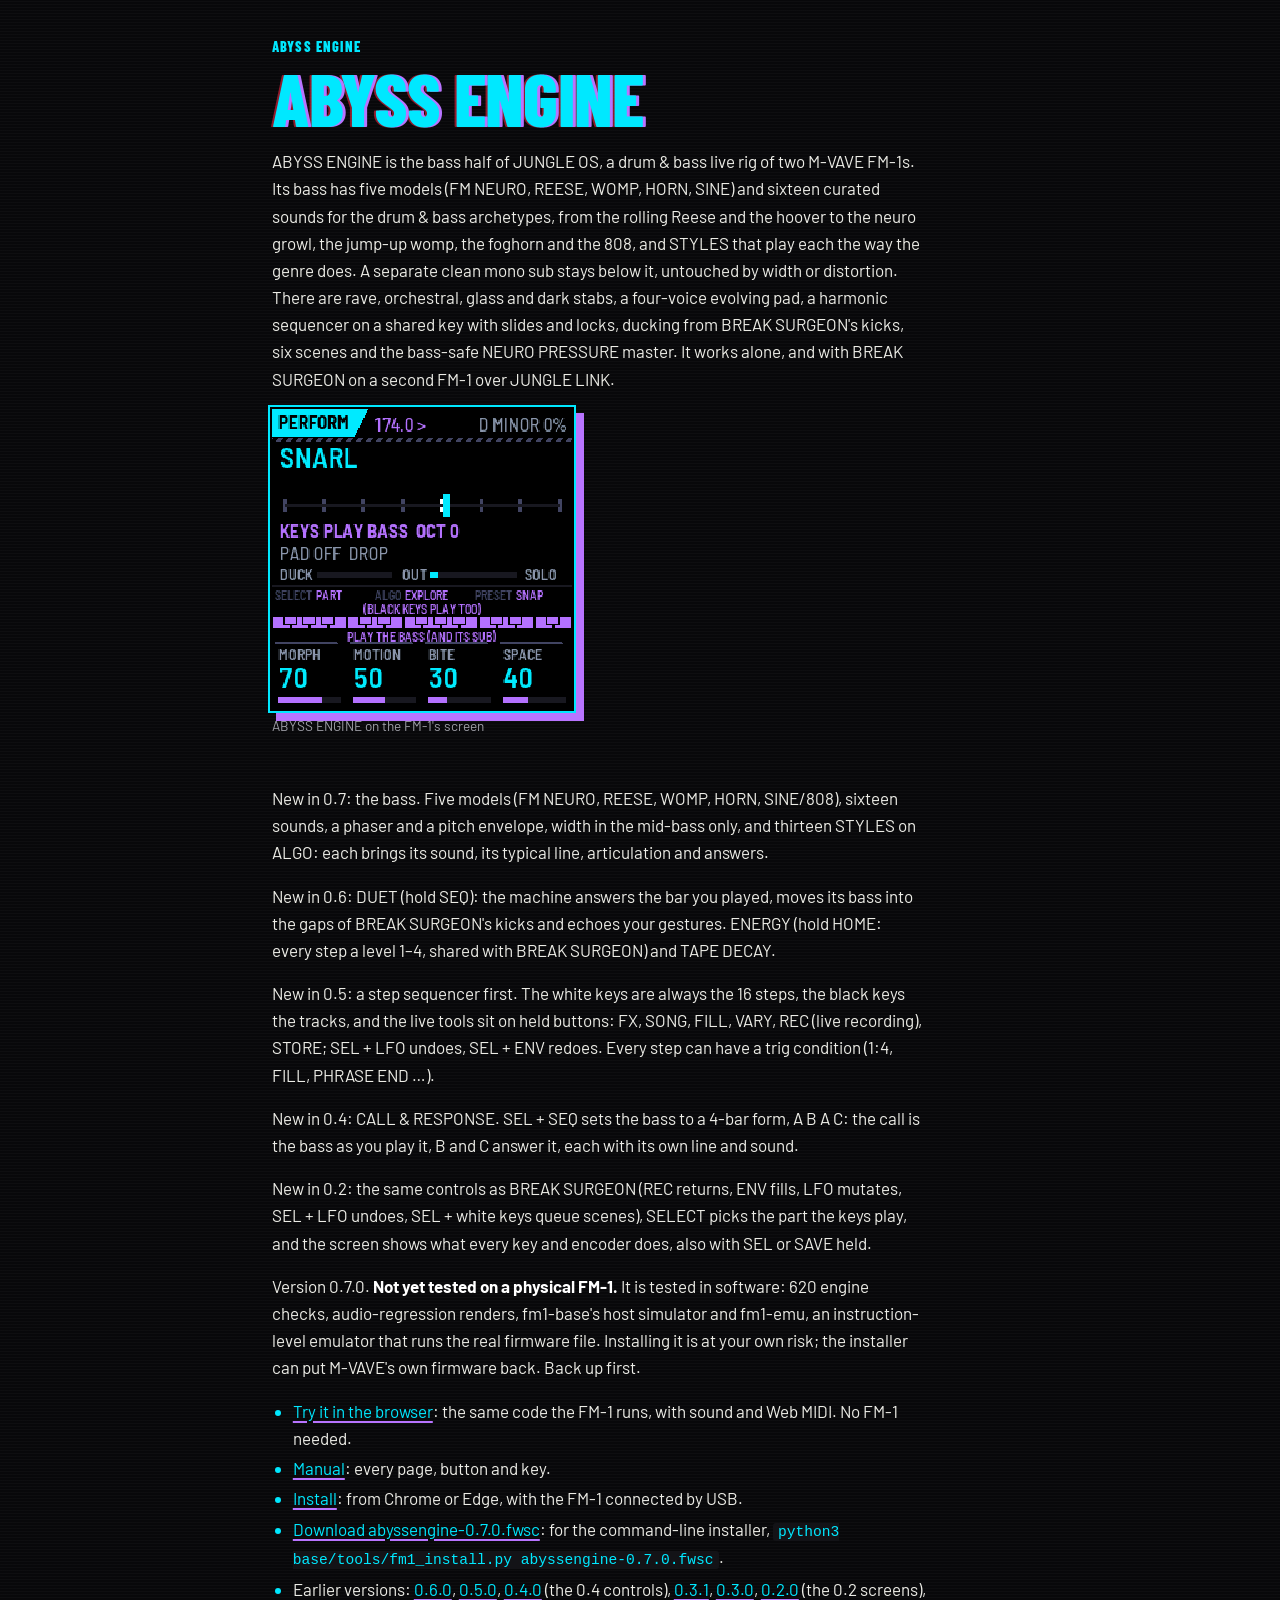
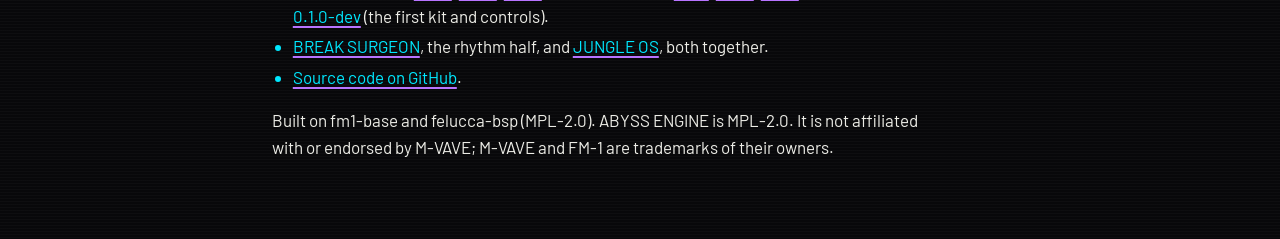
==== commit 00ce5ca6: "JUNGLE OS 0.7.0: the bass styles, a new kit, the classic breaks; the site for 0.7.0 Co-Authored-By: " ====
--- a/release/site/abyss-engine/index.html
+++ b/release/site/abyss-engine/index.html
@@ -87,14 +87,15 @@
 <main id="content" tabindex="-1">
 <a class="home" href="../">ABYSS ENGINE</a>
 <h1>ABYSS ENGINE</h1>
-<p>ABYSS ENGINE is the bass half of JUNGLE OS, a drum &amp; bass live rig of two M-VAVE FM-1s. Its neuro bass (FM CREATURE, REESE MATRIX) moves through a curated graph of ten sweetspot sounds with MORPH, SNAP, EXPLORE, MUTATE and UNDO, so it is played rather than programmed. A separate clean mono sub stays below it, untouched by width or distortion. There are rave, orchestral, glass and dark stabs, a four-voice evolving pad, a harmonic sequencer on a shared key with slides and locks, ducking from BREAK SURGEON's kicks, six scenes and the bass-safe NEURO PRESSURE master. It works alone, and with BREAK SURGEON on a second FM-1 over JUNGLE LINK.</p>
+<p>ABYSS ENGINE is the bass half of JUNGLE OS, a drum &amp; bass live rig of two M-VAVE FM-1s. Its bass has five models (FM NEURO, REESE, WOMP, HORN, SINE) and sixteen curated sounds for the drum &amp; bass archetypes, from the rolling Reese and the hoover to the neuro growl, the jump-up womp, the foghorn and the 808, and STYLES that play each the way the genre does. A separate clean mono sub stays below it, untouched by width or distortion. There are rave, orchestral, glass and dark stabs, a four-voice evolving pad, a harmonic sequencer on a shared key with slides and locks, ducking from BREAK SURGEON's kicks, six scenes and the bass-safe NEURO PRESSURE master. It works alone, and with BREAK SURGEON on a second FM-1 over JUNGLE LINK.</p>
 <div class="figs"><figure class="shot"><img src="img/home.png" alt="ABYSS ENGINE&#x27;s main page: the bass line with its notes" loading="lazy"><figcaption>ABYSS ENGINE on the FM-1's screen</figcaption></figure></div>
+<p>New in 0.7: the bass. Five models (FM NEURO, REESE, WOMP, HORN, SINE/808), sixteen sounds, a phaser and a pitch envelope, width in the mid-bass only, and thirteen STYLES on ALGO: each brings its sound, its typical line, articulation and answers.</p>
 <p>New in 0.6: DUET (hold SEQ): the machine answers the bar you played, moves its bass into the gaps of BREAK SURGEON's kicks and echoes your gestures. ENERGY (hold HOME: every step a level 1–4, shared with BREAK SURGEON) and TAPE DECAY.</p>
 <p>New in 0.5: a step sequencer first. The white keys are always the 16 steps, the black keys the tracks, and the live tools sit on held buttons: FX, SONG, FILL, VARY, REC (live recording), STORE; SEL + LFO undoes, SEL + ENV redoes. Every step can have a trig condition (1:4, FILL, PHRASE END …).</p>
 <p>New in 0.4: CALL &amp; RESPONSE. SEL + SEQ sets the bass to a 4-bar form, A B A C: the call is the bass as you play it, B and C answer it, each with its own line and sound.</p>
 <p>New in 0.2: the same controls as BREAK SURGEON (REC returns, ENV fills, LFO mutates, SEL + LFO undoes, SEL + white keys queue scenes), SELECT picks the part the keys play, and the screen shows what every key and encoder does, also with SEL or SAVE held.</p>
-<p>Version 0.6.0. <strong>Not yet tested on a physical FM-1.</strong> It is tested in software: 541 engine checks, audio-regression renders, fm1-base's host simulator and fm1-emu, an instruction-level emulator that runs the real firmware file. Installing it is at your own risk; the installer can put M-VAVE's own firmware back. Back up first.</p>
-<ul><li><a href="emu/">Try it in the browser</a>: the same code the FM-1 runs, with sound and Web MIDI. No FM-1 needed.</li><li><a href="manual/">Manual</a>: every page, button and key.</li><li><a href="install/">Install</a>: from Chrome or Edge, with the FM-1 connected by USB.</li><li><a href="firmware/abyssengine-0.6.0.fwsc">Download abyssengine-0.6.0.fwsc</a>: for the command-line installer, <code>python3 base/tools/fm1_install.py abyssengine-0.6.0.fwsc</code>.</li><li>Earlier versions: <a href="firmware/abyssengine-0.5.0.fwsc">0.5.0</a>, <a href="firmware/abyssengine-0.4.0.fwsc">0.4.0</a> (the 0.4 controls), <a href="firmware/abyssengine-0.3.1.fwsc">0.3.1</a>, <a href="firmware/abyssengine-0.3.0.fwsc">0.3.0</a>, <a href="firmware/abyssengine-0.2.0.fwsc">0.2.0</a> (the 0.2 screens), <a href="firmware/abyssengine-0.1.0-dev.fwsc">0.1.0-dev</a> (the first kit and controls).</li><li><a href="../break-surgeon/">BREAK SURGEON</a>, the rhythm half, and <a href="../">JUNGLE OS</a>, both together.</li><li><a href="https://github.com/RahelPuest/jungle-os-fm1">Source code on GitHub</a>.</li></ul>
+<p>Version 0.7.0. <strong>Not yet tested on a physical FM-1.</strong> It is tested in software: 620 engine checks, audio-regression renders, fm1-base's host simulator and fm1-emu, an instruction-level emulator that runs the real firmware file. Installing it is at your own risk; the installer can put M-VAVE's own firmware back. Back up first.</p>
+<ul><li><a href="emu/">Try it in the browser</a>: the same code the FM-1 runs, with sound and Web MIDI. No FM-1 needed.</li><li><a href="manual/">Manual</a>: every page, button and key.</li><li><a href="install/">Install</a>: from Chrome or Edge, with the FM-1 connected by USB.</li><li><a href="firmware/abyssengine-0.7.0.fwsc">Download abyssengine-0.7.0.fwsc</a>: for the command-line installer, <code>python3 base/tools/fm1_install.py abyssengine-0.7.0.fwsc</code>.</li><li>Earlier versions: <a href="firmware/abyssengine-0.6.0.fwsc">0.6.0</a>, <a href="firmware/abyssengine-0.5.0.fwsc">0.5.0</a>, <a href="firmware/abyssengine-0.4.0.fwsc">0.4.0</a> (the 0.4 controls), <a href="firmware/abyssengine-0.3.1.fwsc">0.3.1</a>, <a href="firmware/abyssengine-0.3.0.fwsc">0.3.0</a>, <a href="firmware/abyssengine-0.2.0.fwsc">0.2.0</a> (the 0.2 screens), <a href="firmware/abyssengine-0.1.0-dev.fwsc">0.1.0-dev</a> (the first kit and controls).</li><li><a href="../break-surgeon/">BREAK SURGEON</a>, the rhythm half, and <a href="../">JUNGLE OS</a>, both together.</li><li><a href="https://github.com/RahelPuest/jungle-os-fm1">Source code on GitHub</a>.</li></ul>
 <p>Built on fm1-base and felucca-bsp (MPL-2.0). ABYSS ENGINE is MPL-2.0. It is not affiliated with or endorsed by M-VAVE; M-VAVE and FM-1 are trademarks of their owners.</p>
 </main>
 </div>
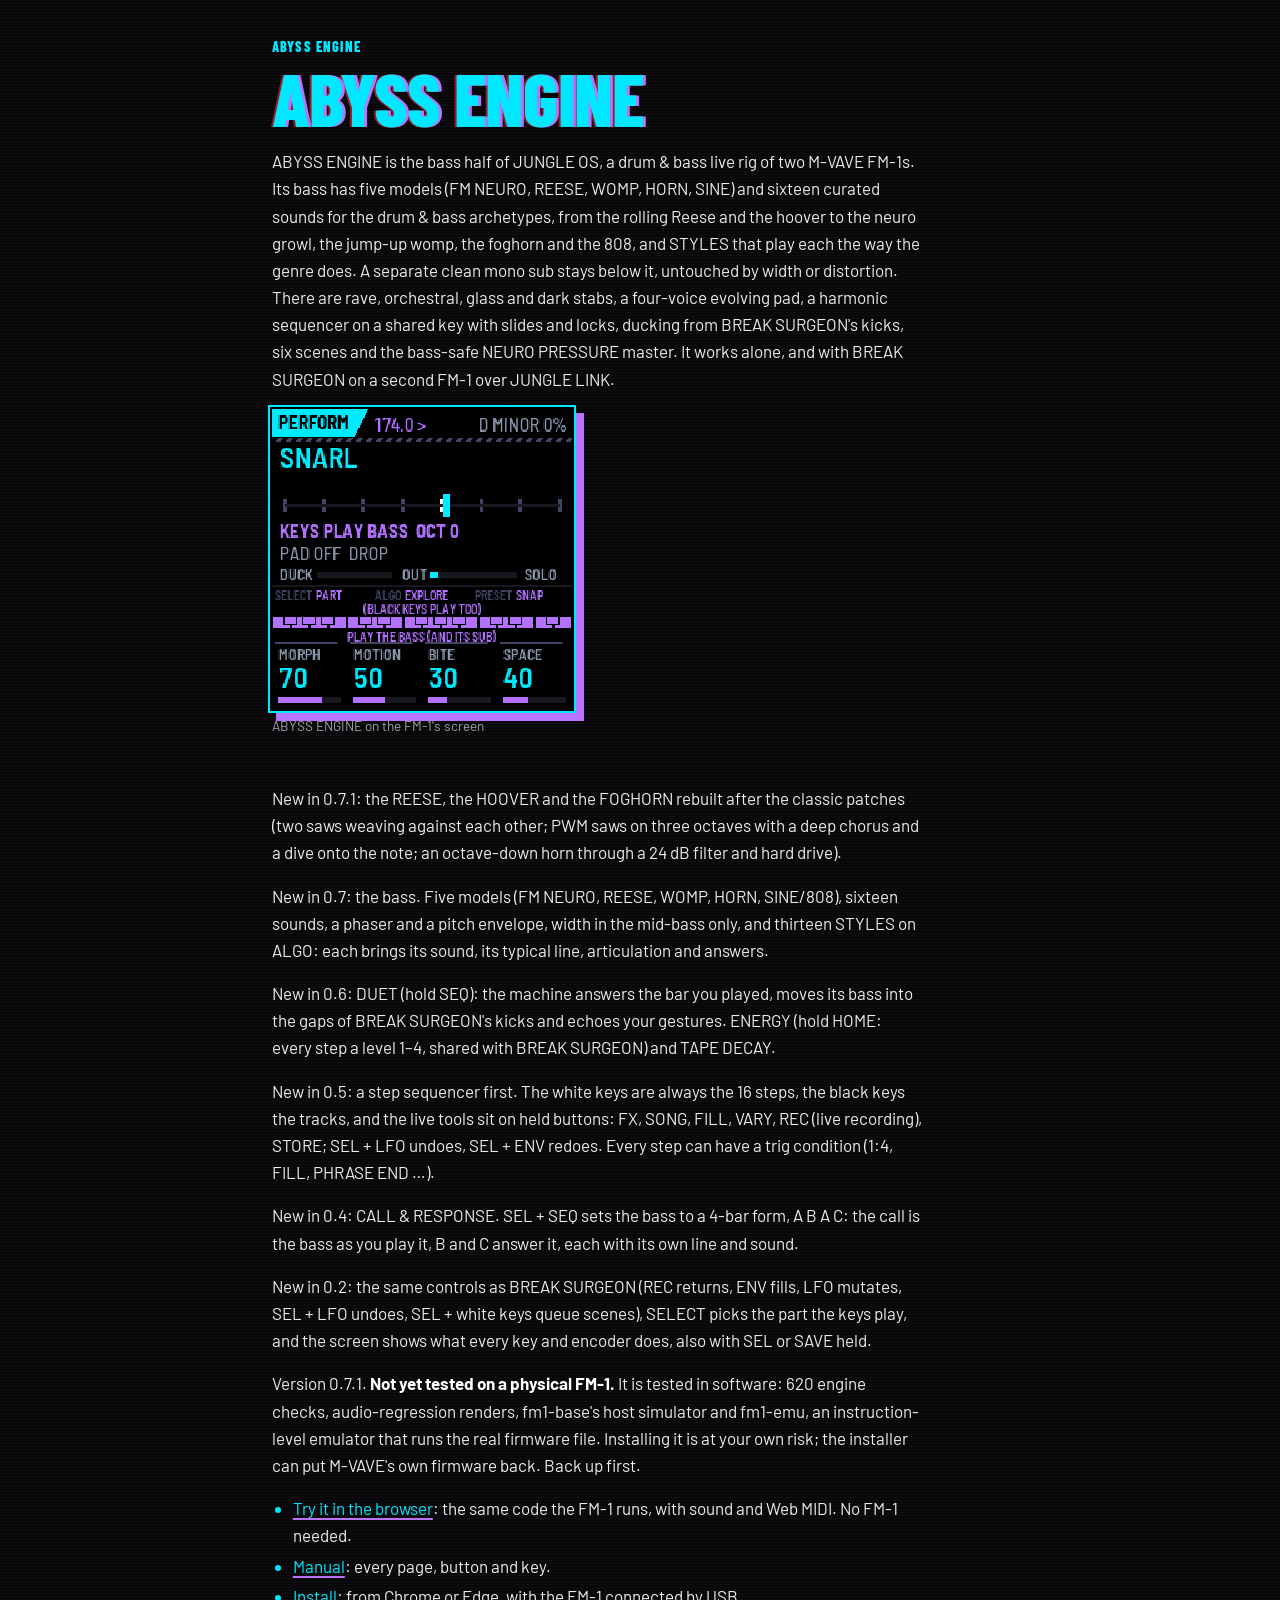
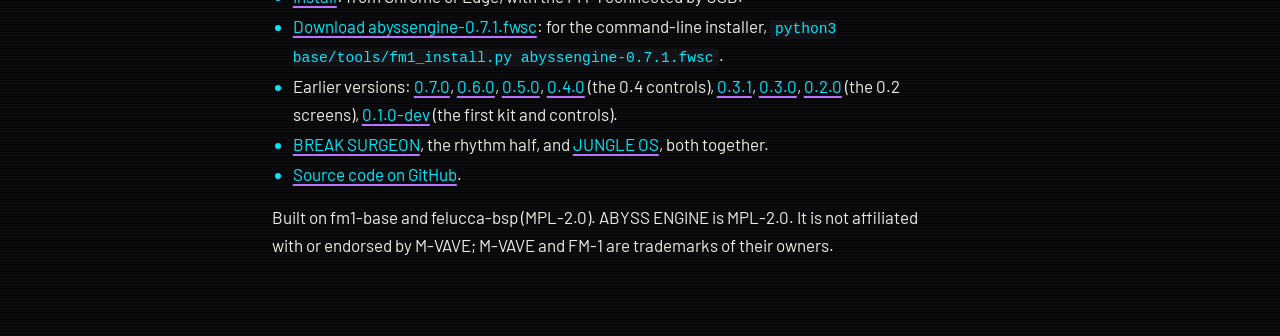
==== commit d8dcd1f4: "JUNGLE OS 0.7.1: the Reese, the hoover and the foghorn rebuilt; the site for 0.7.1 Co-Authored-By: C" ====
--- a/release/site/abyss-engine/index.html
+++ b/release/site/abyss-engine/index.html
@@ -89,13 +89,14 @@
 <h1>ABYSS ENGINE</h1>
 <p>ABYSS ENGINE is the bass half of JUNGLE OS, a drum &amp; bass live rig of two M-VAVE FM-1s. Its bass has five models (FM NEURO, REESE, WOMP, HORN, SINE) and sixteen curated sounds for the drum &amp; bass archetypes, from the rolling Reese and the hoover to the neuro growl, the jump-up womp, the foghorn and the 808, and STYLES that play each the way the genre does. A separate clean mono sub stays below it, untouched by width or distortion. There are rave, orchestral, glass and dark stabs, a four-voice evolving pad, a harmonic sequencer on a shared key with slides and locks, ducking from BREAK SURGEON's kicks, six scenes and the bass-safe NEURO PRESSURE master. It works alone, and with BREAK SURGEON on a second FM-1 over JUNGLE LINK.</p>
 <div class="figs"><figure class="shot"><img src="img/home.png" alt="ABYSS ENGINE&#x27;s main page: the bass line with its notes" loading="lazy"><figcaption>ABYSS ENGINE on the FM-1's screen</figcaption></figure></div>
+<p>New in 0.7.1: the REESE, the HOOVER and the FOGHORN rebuilt after the classic patches (two saws weaving against each other; PWM saws on three octaves with a deep chorus and a dive onto the note; an octave-down horn through a 24 dB filter and hard drive).</p>
 <p>New in 0.7: the bass. Five models (FM NEURO, REESE, WOMP, HORN, SINE/808), sixteen sounds, a phaser and a pitch envelope, width in the mid-bass only, and thirteen STYLES on ALGO: each brings its sound, its typical line, articulation and answers.</p>
 <p>New in 0.6: DUET (hold SEQ): the machine answers the bar you played, moves its bass into the gaps of BREAK SURGEON's kicks and echoes your gestures. ENERGY (hold HOME: every step a level 1–4, shared with BREAK SURGEON) and TAPE DECAY.</p>
 <p>New in 0.5: a step sequencer first. The white keys are always the 16 steps, the black keys the tracks, and the live tools sit on held buttons: FX, SONG, FILL, VARY, REC (live recording), STORE; SEL + LFO undoes, SEL + ENV redoes. Every step can have a trig condition (1:4, FILL, PHRASE END …).</p>
 <p>New in 0.4: CALL &amp; RESPONSE. SEL + SEQ sets the bass to a 4-bar form, A B A C: the call is the bass as you play it, B and C answer it, each with its own line and sound.</p>
 <p>New in 0.2: the same controls as BREAK SURGEON (REC returns, ENV fills, LFO mutates, SEL + LFO undoes, SEL + white keys queue scenes), SELECT picks the part the keys play, and the screen shows what every key and encoder does, also with SEL or SAVE held.</p>
-<p>Version 0.7.0. <strong>Not yet tested on a physical FM-1.</strong> It is tested in software: 620 engine checks, audio-regression renders, fm1-base's host simulator and fm1-emu, an instruction-level emulator that runs the real firmware file. Installing it is at your own risk; the installer can put M-VAVE's own firmware back. Back up first.</p>
-<ul><li><a href="emu/">Try it in the browser</a>: the same code the FM-1 runs, with sound and Web MIDI. No FM-1 needed.</li><li><a href="manual/">Manual</a>: every page, button and key.</li><li><a href="install/">Install</a>: from Chrome or Edge, with the FM-1 connected by USB.</li><li><a href="firmware/abyssengine-0.7.0.fwsc">Download abyssengine-0.7.0.fwsc</a>: for the command-line installer, <code>python3 base/tools/fm1_install.py abyssengine-0.7.0.fwsc</code>.</li><li>Earlier versions: <a href="firmware/abyssengine-0.6.0.fwsc">0.6.0</a>, <a href="firmware/abyssengine-0.5.0.fwsc">0.5.0</a>, <a href="firmware/abyssengine-0.4.0.fwsc">0.4.0</a> (the 0.4 controls), <a href="firmware/abyssengine-0.3.1.fwsc">0.3.1</a>, <a href="firmware/abyssengine-0.3.0.fwsc">0.3.0</a>, <a href="firmware/abyssengine-0.2.0.fwsc">0.2.0</a> (the 0.2 screens), <a href="firmware/abyssengine-0.1.0-dev.fwsc">0.1.0-dev</a> (the first kit and controls).</li><li><a href="../break-surgeon/">BREAK SURGEON</a>, the rhythm half, and <a href="../">JUNGLE OS</a>, both together.</li><li><a href="https://github.com/RahelPuest/jungle-os-fm1">Source code on GitHub</a>.</li></ul>
+<p>Version 0.7.1. <strong>Not yet tested on a physical FM-1.</strong> It is tested in software: 620 engine checks, audio-regression renders, fm1-base's host simulator and fm1-emu, an instruction-level emulator that runs the real firmware file. Installing it is at your own risk; the installer can put M-VAVE's own firmware back. Back up first.</p>
+<ul><li><a href="emu/">Try it in the browser</a>: the same code the FM-1 runs, with sound and Web MIDI. No FM-1 needed.</li><li><a href="manual/">Manual</a>: every page, button and key.</li><li><a href="install/">Install</a>: from Chrome or Edge, with the FM-1 connected by USB.</li><li><a href="firmware/abyssengine-0.7.1.fwsc">Download abyssengine-0.7.1.fwsc</a>: for the command-line installer, <code>python3 base/tools/fm1_install.py abyssengine-0.7.1.fwsc</code>.</li><li>Earlier versions: <a href="firmware/abyssengine-0.7.0.fwsc">0.7.0</a>, <a href="firmware/abyssengine-0.6.0.fwsc">0.6.0</a>, <a href="firmware/abyssengine-0.5.0.fwsc">0.5.0</a>, <a href="firmware/abyssengine-0.4.0.fwsc">0.4.0</a> (the 0.4 controls), <a href="firmware/abyssengine-0.3.1.fwsc">0.3.1</a>, <a href="firmware/abyssengine-0.3.0.fwsc">0.3.0</a>, <a href="firmware/abyssengine-0.2.0.fwsc">0.2.0</a> (the 0.2 screens), <a href="firmware/abyssengine-0.1.0-dev.fwsc">0.1.0-dev</a> (the first kit and controls).</li><li><a href="../break-surgeon/">BREAK SURGEON</a>, the rhythm half, and <a href="../">JUNGLE OS</a>, both together.</li><li><a href="https://github.com/RahelPuest/jungle-os-fm1">Source code on GitHub</a>.</li></ul>
 <p>Built on fm1-base and felucca-bsp (MPL-2.0). ABYSS ENGINE is MPL-2.0. It is not affiliated with or endorsed by M-VAVE; M-VAVE and FM-1 are trademarks of their owners.</p>
 </main>
 </div>
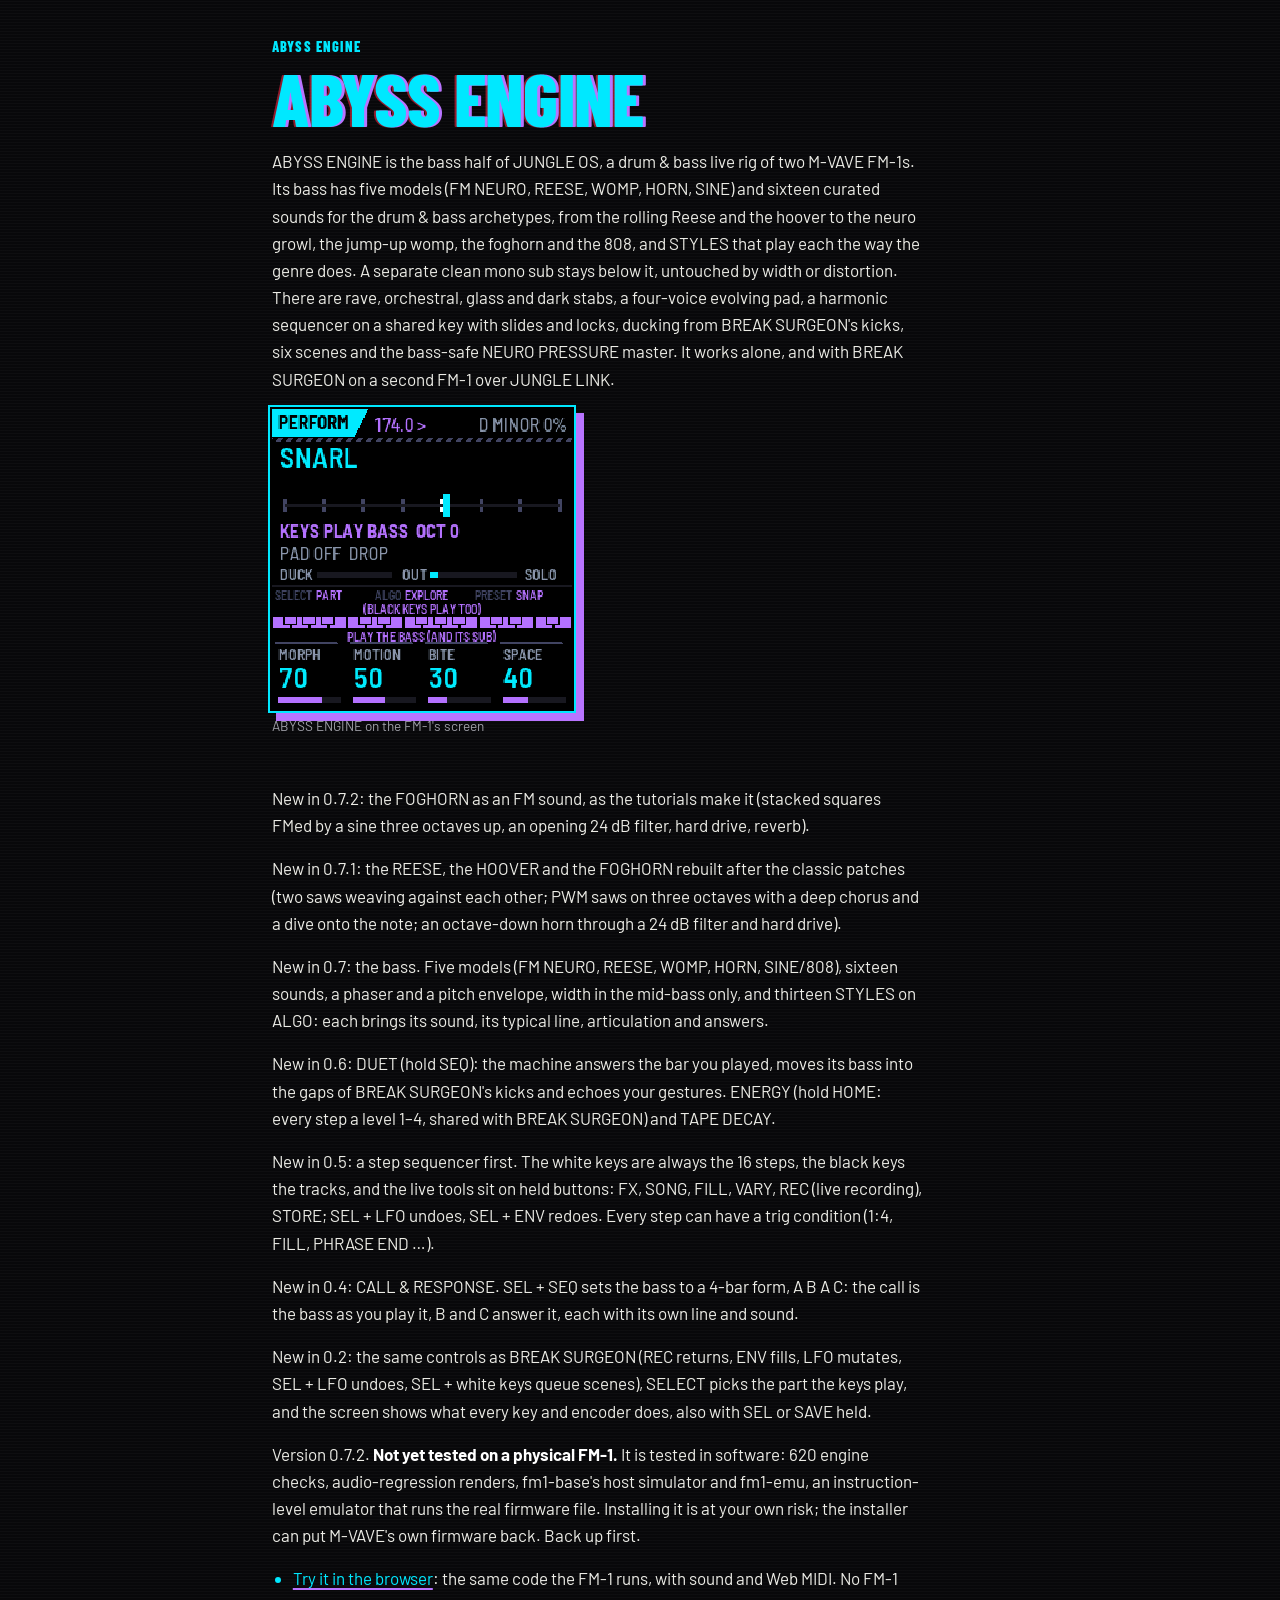
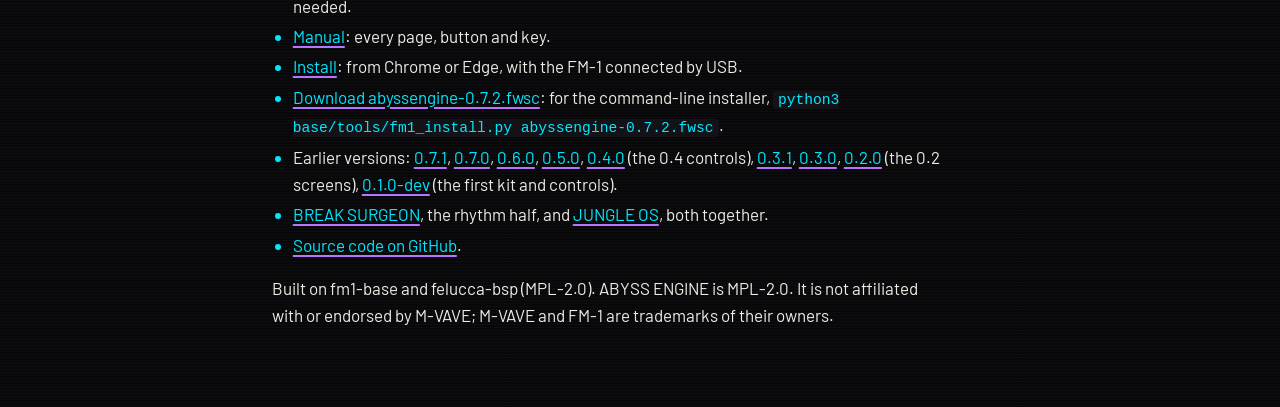
==== commit 1bac81d5: "JUNGLE OS 0.7.2: the foghorn as an FM sound; the site for 0.7.2 Co-Authored-By: Claude Opus 5.5 <nor" ====
--- a/release/site/abyss-engine/index.html
+++ b/release/site/abyss-engine/index.html
@@ -89,14 +89,15 @@
 <h1>ABYSS ENGINE</h1>
 <p>ABYSS ENGINE is the bass half of JUNGLE OS, a drum &amp; bass live rig of two M-VAVE FM-1s. Its bass has five models (FM NEURO, REESE, WOMP, HORN, SINE) and sixteen curated sounds for the drum &amp; bass archetypes, from the rolling Reese and the hoover to the neuro growl, the jump-up womp, the foghorn and the 808, and STYLES that play each the way the genre does. A separate clean mono sub stays below it, untouched by width or distortion. There are rave, orchestral, glass and dark stabs, a four-voice evolving pad, a harmonic sequencer on a shared key with slides and locks, ducking from BREAK SURGEON's kicks, six scenes and the bass-safe NEURO PRESSURE master. It works alone, and with BREAK SURGEON on a second FM-1 over JUNGLE LINK.</p>
 <div class="figs"><figure class="shot"><img src="img/home.png" alt="ABYSS ENGINE&#x27;s main page: the bass line with its notes" loading="lazy"><figcaption>ABYSS ENGINE on the FM-1's screen</figcaption></figure></div>
+<p>New in 0.7.2: the FOGHORN as an FM sound, as the tutorials make it (stacked squares FMed by a sine three octaves up, an opening 24 dB filter, hard drive, reverb).</p>
 <p>New in 0.7.1: the REESE, the HOOVER and the FOGHORN rebuilt after the classic patches (two saws weaving against each other; PWM saws on three octaves with a deep chorus and a dive onto the note; an octave-down horn through a 24 dB filter and hard drive).</p>
 <p>New in 0.7: the bass. Five models (FM NEURO, REESE, WOMP, HORN, SINE/808), sixteen sounds, a phaser and a pitch envelope, width in the mid-bass only, and thirteen STYLES on ALGO: each brings its sound, its typical line, articulation and answers.</p>
 <p>New in 0.6: DUET (hold SEQ): the machine answers the bar you played, moves its bass into the gaps of BREAK SURGEON's kicks and echoes your gestures. ENERGY (hold HOME: every step a level 1–4, shared with BREAK SURGEON) and TAPE DECAY.</p>
 <p>New in 0.5: a step sequencer first. The white keys are always the 16 steps, the black keys the tracks, and the live tools sit on held buttons: FX, SONG, FILL, VARY, REC (live recording), STORE; SEL + LFO undoes, SEL + ENV redoes. Every step can have a trig condition (1:4, FILL, PHRASE END …).</p>
 <p>New in 0.4: CALL &amp; RESPONSE. SEL + SEQ sets the bass to a 4-bar form, A B A C: the call is the bass as you play it, B and C answer it, each with its own line and sound.</p>
 <p>New in 0.2: the same controls as BREAK SURGEON (REC returns, ENV fills, LFO mutates, SEL + LFO undoes, SEL + white keys queue scenes), SELECT picks the part the keys play, and the screen shows what every key and encoder does, also with SEL or SAVE held.</p>
-<p>Version 0.7.1. <strong>Not yet tested on a physical FM-1.</strong> It is tested in software: 620 engine checks, audio-regression renders, fm1-base's host simulator and fm1-emu, an instruction-level emulator that runs the real firmware file. Installing it is at your own risk; the installer can put M-VAVE's own firmware back. Back up first.</p>
-<ul><li><a href="emu/">Try it in the browser</a>: the same code the FM-1 runs, with sound and Web MIDI. No FM-1 needed.</li><li><a href="manual/">Manual</a>: every page, button and key.</li><li><a href="install/">Install</a>: from Chrome or Edge, with the FM-1 connected by USB.</li><li><a href="firmware/abyssengine-0.7.1.fwsc">Download abyssengine-0.7.1.fwsc</a>: for the command-line installer, <code>python3 base/tools/fm1_install.py abyssengine-0.7.1.fwsc</code>.</li><li>Earlier versions: <a href="firmware/abyssengine-0.7.0.fwsc">0.7.0</a>, <a href="firmware/abyssengine-0.6.0.fwsc">0.6.0</a>, <a href="firmware/abyssengine-0.5.0.fwsc">0.5.0</a>, <a href="firmware/abyssengine-0.4.0.fwsc">0.4.0</a> (the 0.4 controls), <a href="firmware/abyssengine-0.3.1.fwsc">0.3.1</a>, <a href="firmware/abyssengine-0.3.0.fwsc">0.3.0</a>, <a href="firmware/abyssengine-0.2.0.fwsc">0.2.0</a> (the 0.2 screens), <a href="firmware/abyssengine-0.1.0-dev.fwsc">0.1.0-dev</a> (the first kit and controls).</li><li><a href="../break-surgeon/">BREAK SURGEON</a>, the rhythm half, and <a href="../">JUNGLE OS</a>, both together.</li><li><a href="https://github.com/RahelPuest/jungle-os-fm1">Source code on GitHub</a>.</li></ul>
+<p>Version 0.7.2. <strong>Not yet tested on a physical FM-1.</strong> It is tested in software: 620 engine checks, audio-regression renders, fm1-base's host simulator and fm1-emu, an instruction-level emulator that runs the real firmware file. Installing it is at your own risk; the installer can put M-VAVE's own firmware back. Back up first.</p>
+<ul><li><a href="emu/">Try it in the browser</a>: the same code the FM-1 runs, with sound and Web MIDI. No FM-1 needed.</li><li><a href="manual/">Manual</a>: every page, button and key.</li><li><a href="install/">Install</a>: from Chrome or Edge, with the FM-1 connected by USB.</li><li><a href="firmware/abyssengine-0.7.2.fwsc">Download abyssengine-0.7.2.fwsc</a>: for the command-line installer, <code>python3 base/tools/fm1_install.py abyssengine-0.7.2.fwsc</code>.</li><li>Earlier versions: <a href="firmware/abyssengine-0.7.1.fwsc">0.7.1</a>, <a href="firmware/abyssengine-0.7.0.fwsc">0.7.0</a>, <a href="firmware/abyssengine-0.6.0.fwsc">0.6.0</a>, <a href="firmware/abyssengine-0.5.0.fwsc">0.5.0</a>, <a href="firmware/abyssengine-0.4.0.fwsc">0.4.0</a> (the 0.4 controls), <a href="firmware/abyssengine-0.3.1.fwsc">0.3.1</a>, <a href="firmware/abyssengine-0.3.0.fwsc">0.3.0</a>, <a href="firmware/abyssengine-0.2.0.fwsc">0.2.0</a> (the 0.2 screens), <a href="firmware/abyssengine-0.1.0-dev.fwsc">0.1.0-dev</a> (the first kit and controls).</li><li><a href="../break-surgeon/">BREAK SURGEON</a>, the rhythm half, and <a href="../">JUNGLE OS</a>, both together.</li><li><a href="https://github.com/RahelPuest/jungle-os-fm1">Source code on GitHub</a>.</li></ul>
 <p>Built on fm1-base and felucca-bsp (MPL-2.0). ABYSS ENGINE is MPL-2.0. It is not affiliated with or endorsed by M-VAVE; M-VAVE and FM-1 are trademarks of their owners.</p>
 </main>
 </div>
